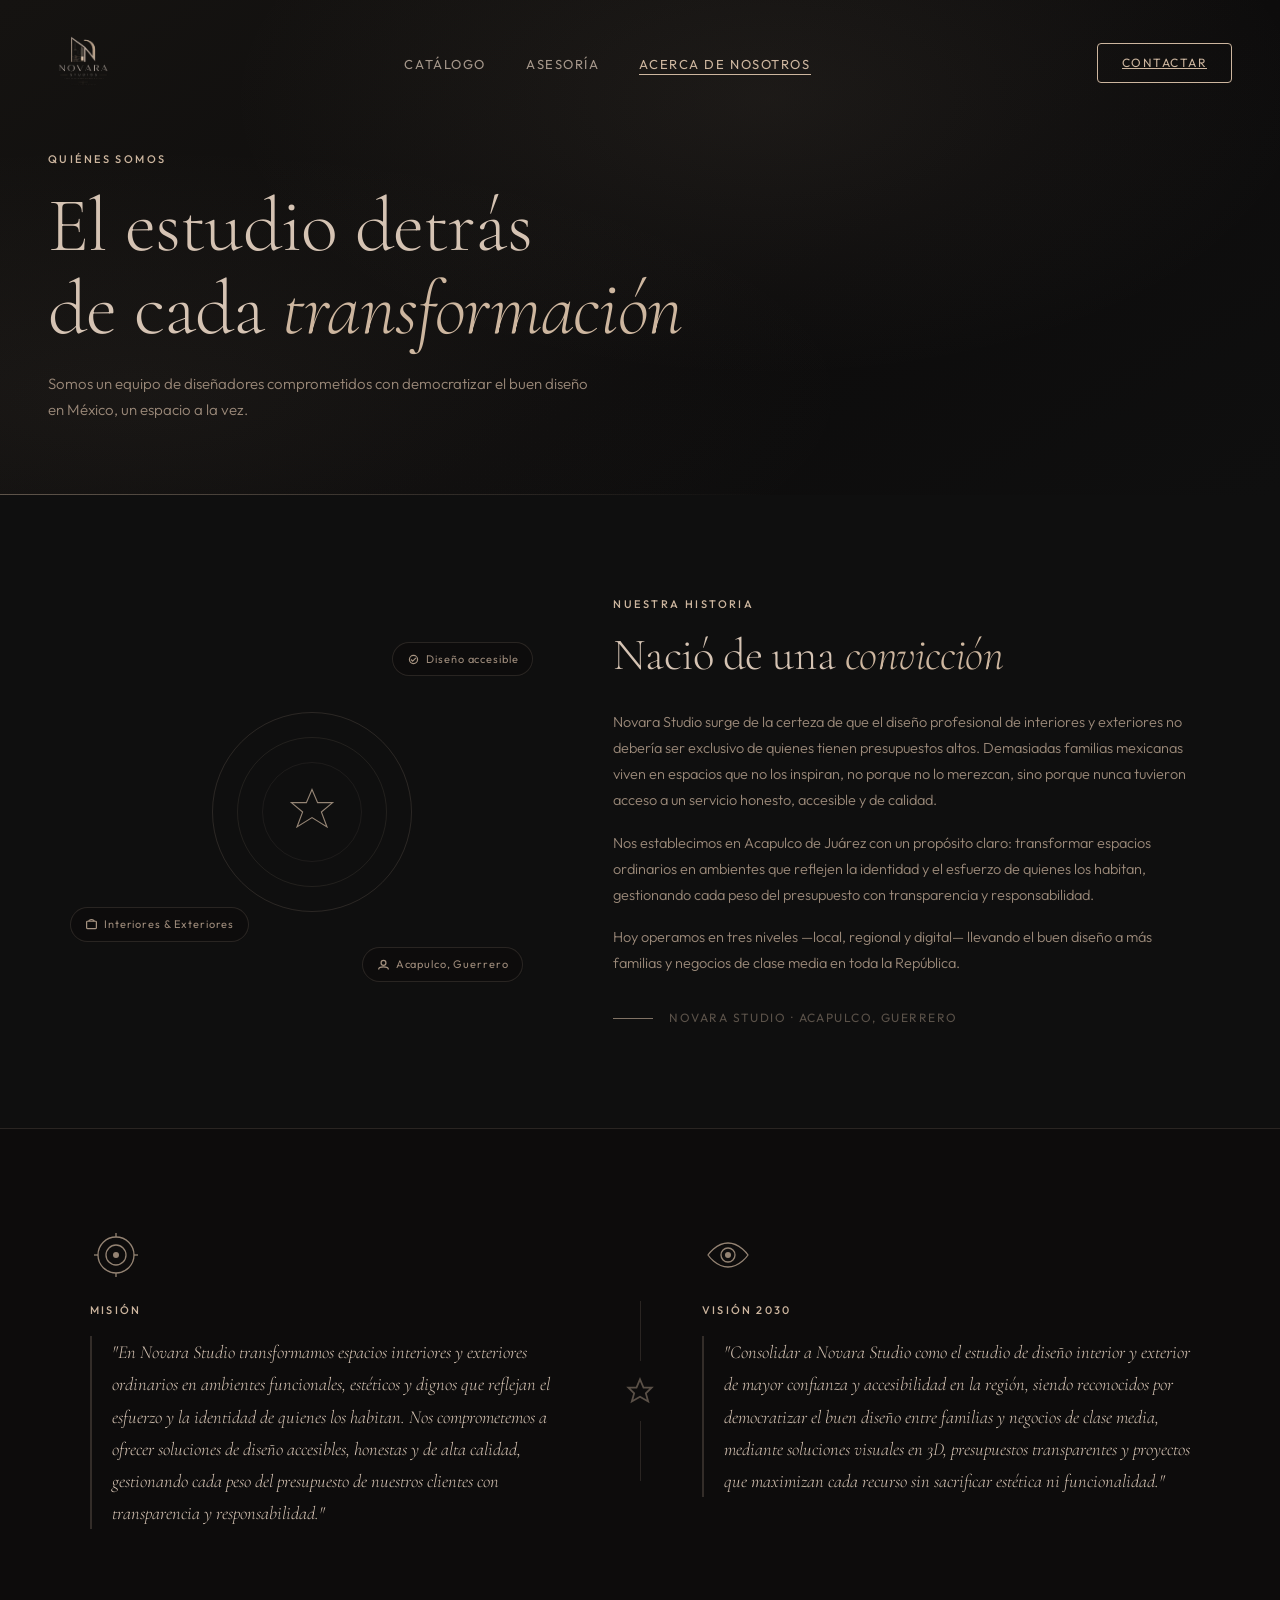
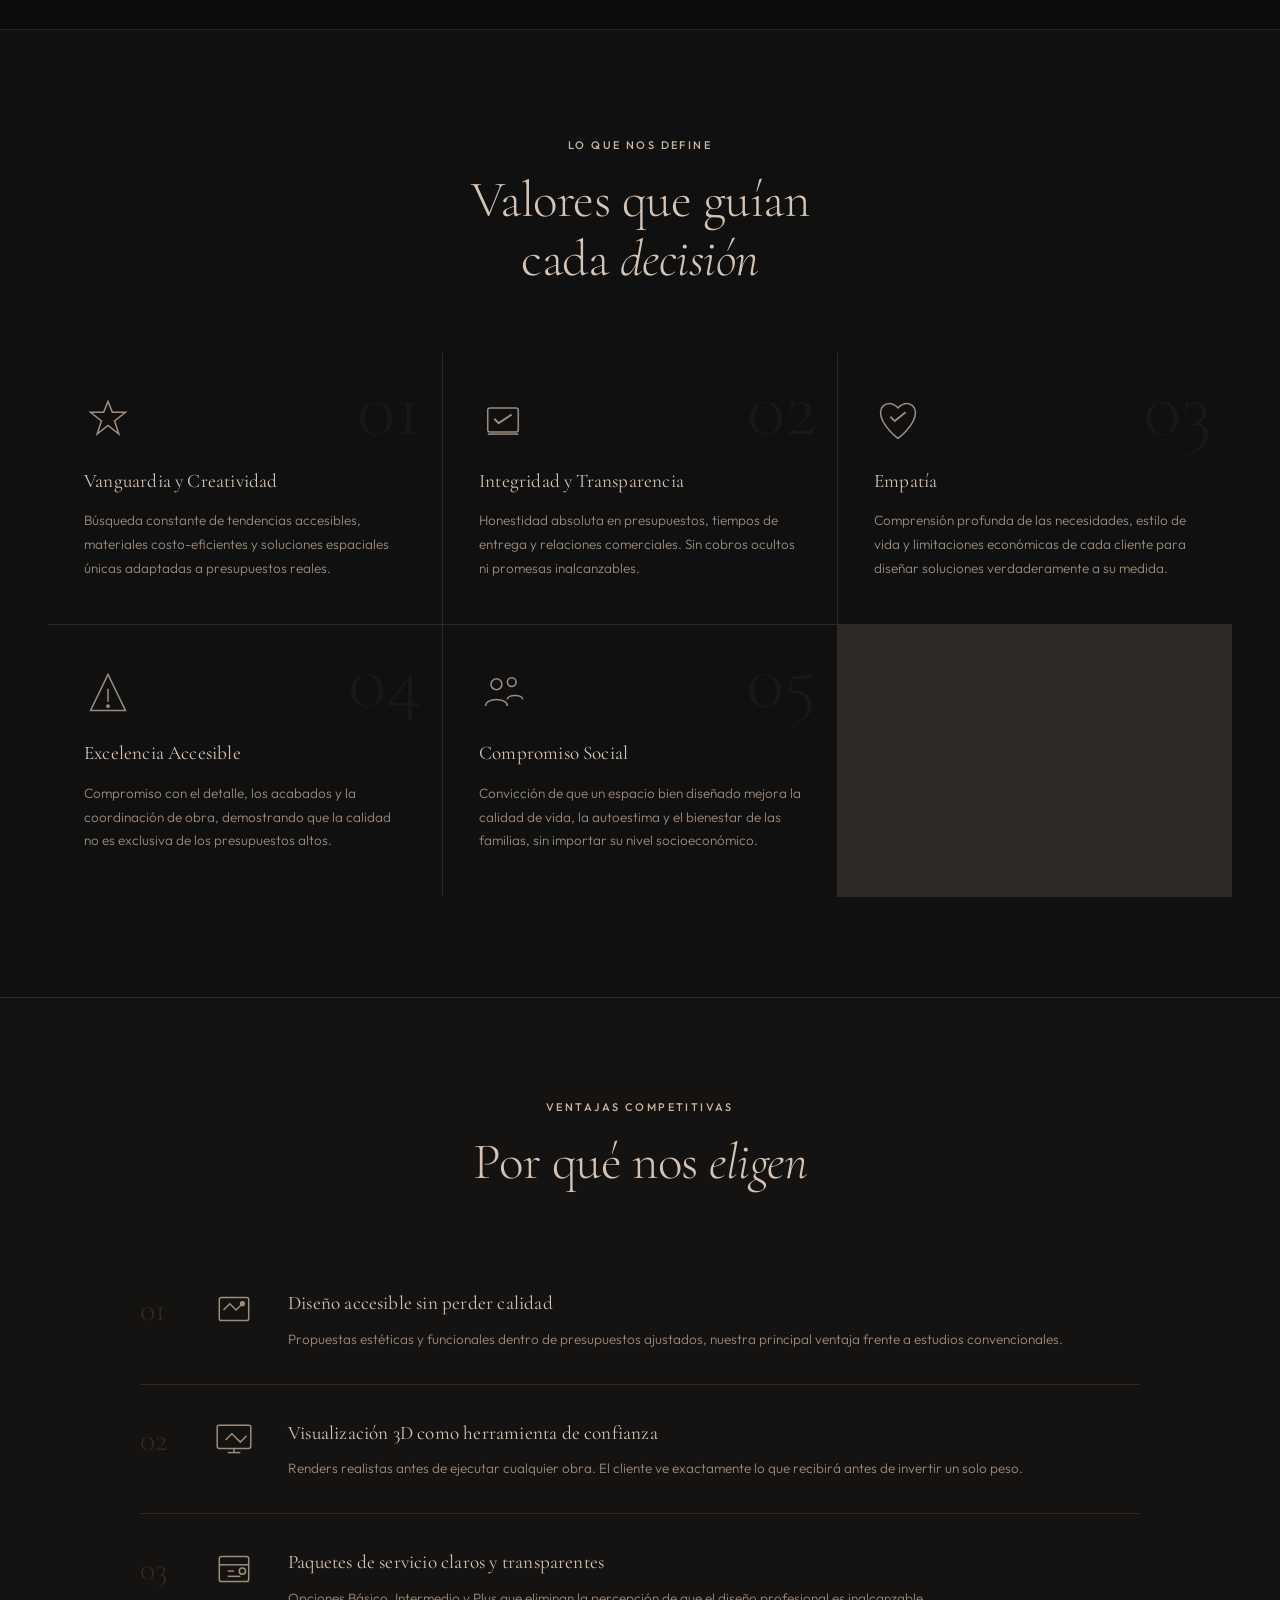
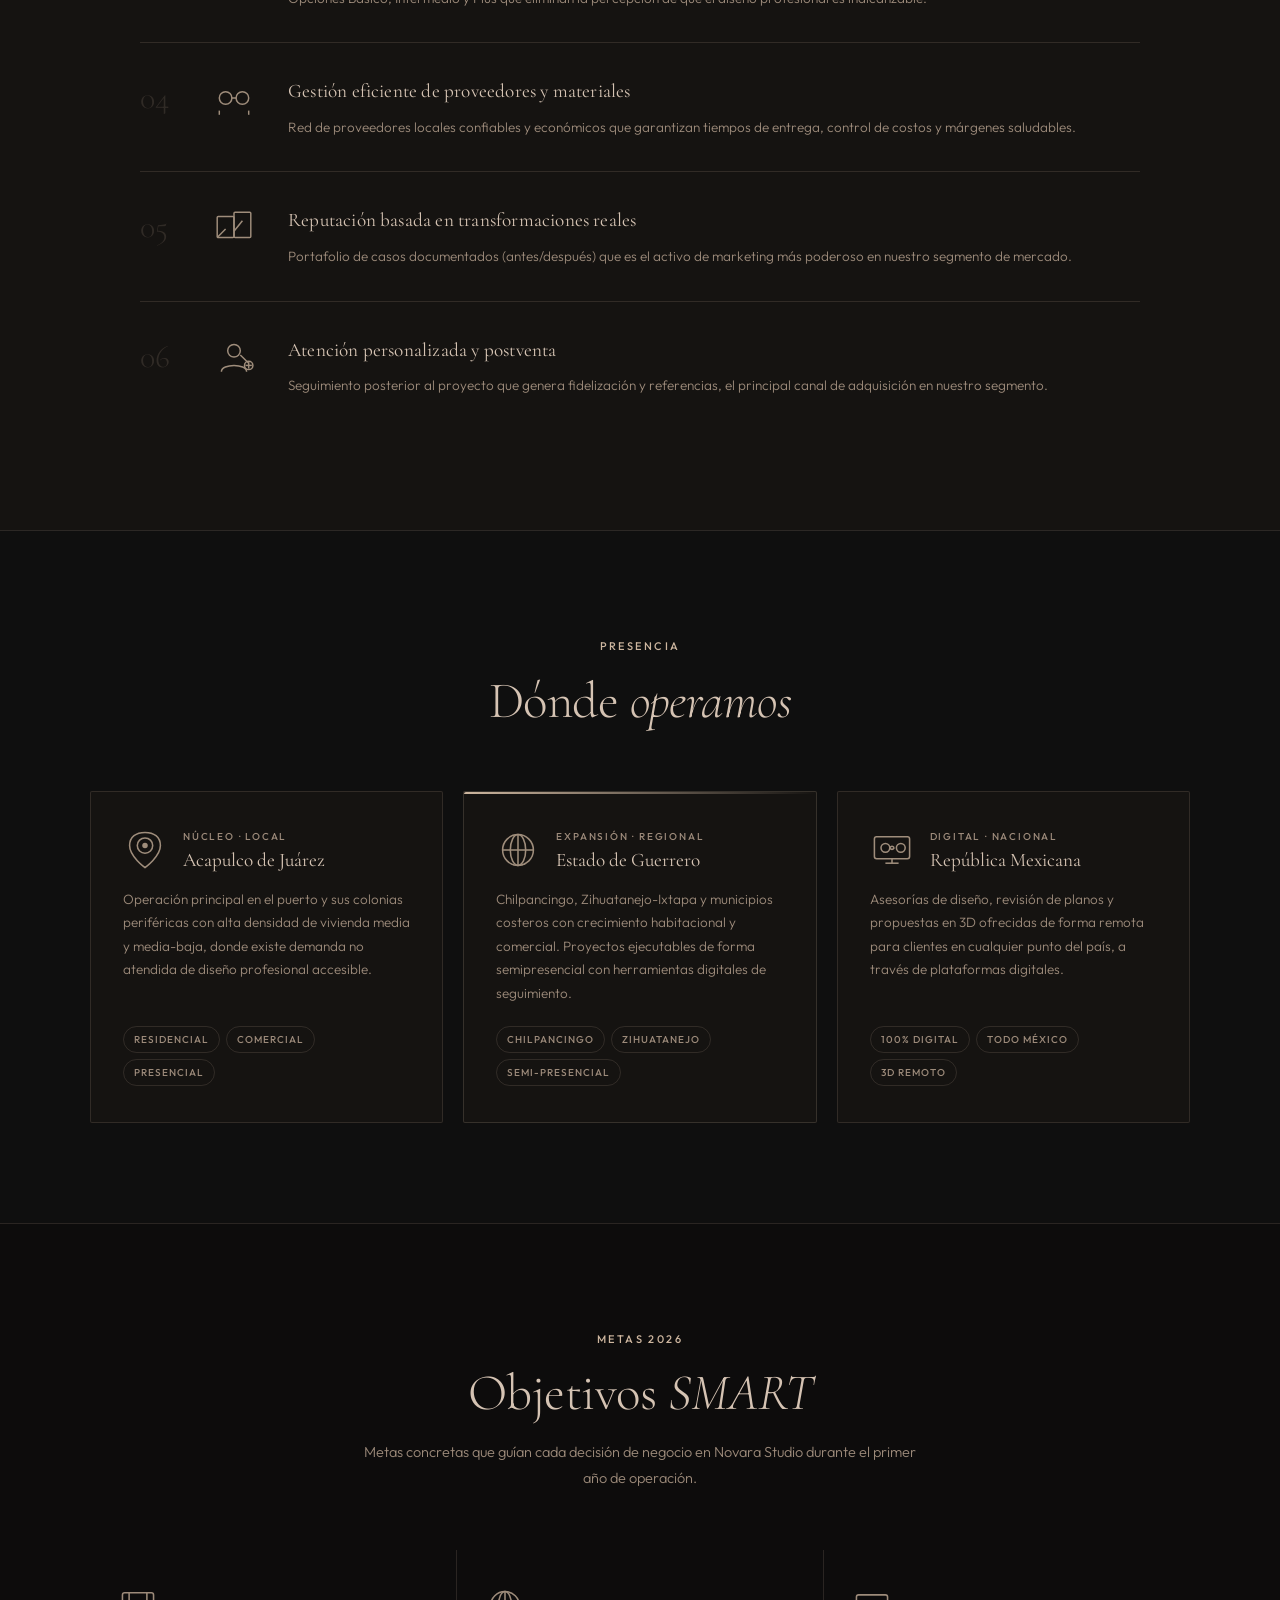
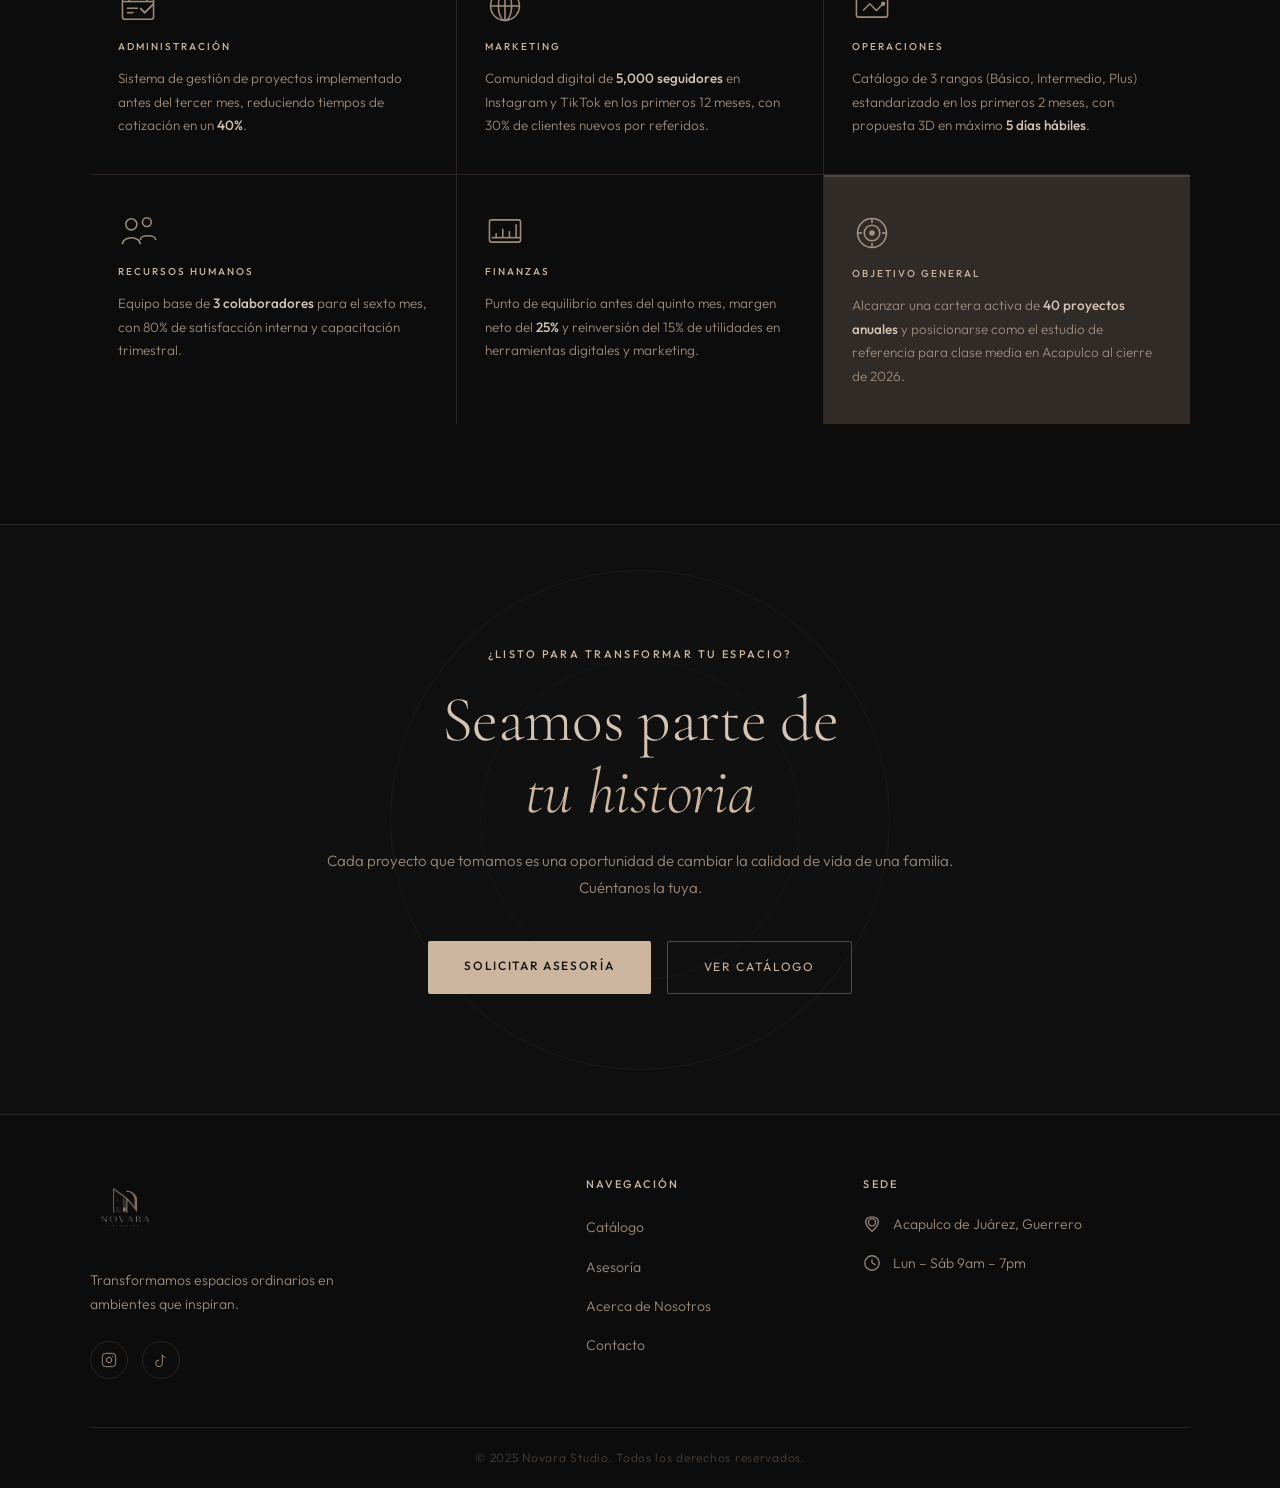
==== acerca-de-nosotros.html @ e8e4b167 "first commit" ====
<!DOCTYPE html>
<html lang="es">
<head>
  <meta charset="UTF-8" />
  <meta name="viewport" content="width=device-width, initial-scale=1.0"/>
  <title>Acerca de Nosotros</title>
  <link rel="stylesheet" href="assets/css/style.css" />
  <link rel="stylesheet" href="assets/css/acerca.css" />
  <link rel="preconnect" href="https://fonts.googleapis.com">
  <link rel="preconnect" href="https://fonts.gstatic.com" crossorigin>
  <link href="https://fonts.googleapis.com/css2?family=Cormorant+Garamond:ital,wght@0,300;0,400;0,600;1,300;1,400&family=Outfit:wght@300;400;500&display=swap" rel="stylesheet">
</head>
<body>

  <nav class="navbar" id="navbar">
    <div class="nav-logo"><a href="index.html"><img src="img/logo-negro.png" alt="Novara Studio" /></a></div>
    <ul class="nav-links">
      <li><a href="catalogo.html" class="nav-link">Catálogo</a></li>
      <li><a href="asesoria.html" class="nav-link">Asesoría</a></li>
      <li><a href="acerca.html" class="nav-link active">Acerca de Nosotros</a></li>
    </ul>
    <a class="nav-cta" href="contacto.html">Contactar</a>
    <button class="nav-toggle" id="navToggle" aria-label="Menú"><span></span><span></span><span></span></button>
  </nav>

  <header class="acerca-hero">
    <div class="acerca-hero-bg"></div>
    <div class="acerca-hero-content">
      <span class="section-tag">Quiénes somos</span>
      <h1 class="acerca-hero-title">El estudio detrás<br/>de cada <em>transformación</em></h1>
      <p class="acerca-hero-sub">Somos un equipo de diseñadores comprometidos con democratizar el buen diseño en México, un espacio a la vez.</p>
    </div>
    <div class="acerca-hero-line"></div>
  </header>

  <section class="identidad-section">
    <div class="identidad-inner">
      <div class="identidad-visual">
        <div class="id-graphic">
          <div class="id-ring id-ring-1"></div><div class="id-ring id-ring-2"></div><div class="id-ring id-ring-3"></div>
          <div class="id-center"><svg viewBox="0 0 64 64" fill="none" stroke="currentColor" stroke-width="1.2"><path d="M32 8 L38 22 L54 22 L42 32 L48 48 L32 38 L16 48 L22 32 L10 22 L26 22 Z"/></svg></div>
        </div>
        <div class="id-tag-float id-tag-1"><svg viewBox="0 0 16 16" fill="none" stroke="currentColor" stroke-width="1.5"><circle cx="8" cy="8" r="5"/><polyline points="5 8 7 10 11 6"/></svg>Diseño accesible</div>
        <div class="id-tag-float id-tag-2"><svg viewBox="0 0 16 16" fill="none" stroke="currentColor" stroke-width="1.5"><rect x="2" y="4" width="12" height="9" rx="1"/><path d="M5 4 V3 Q8 1 11 3 V4"/></svg>Interiores & Exteriores</div>
        <div class="id-tag-float id-tag-3"><svg viewBox="0 0 16 16" fill="none" stroke="currentColor" stroke-width="1.5"><circle cx="8" cy="6" r="3"/><path d="M2 14 C2 10 14 10 14 14"/></svg>Acapulco, Guerrero</div>
      </div>
      <div class="identidad-texto">
        <span class="section-tag">Nuestra historia</span>
        <h2 class="identidad-title">Nació de una <em>convicción</em></h2>
        <p>Novara Studio surge de la certeza de que el diseño profesional de interiores y exteriores no debería ser exclusivo de quienes tienen presupuestos altos. Demasiadas familias mexicanas viven en espacios que no los inspiran, no porque no lo merezcan, sino porque nunca tuvieron acceso a un servicio honesto, accesible y de calidad.</p>
        <p>Nos establecimos en Acapulco de Juárez con un propósito claro: transformar espacios ordinarios en ambientes que reflejen la identidad y el esfuerzo de quienes los habitan, gestionando cada peso del presupuesto con transparencia y responsabilidad.</p>
        <p>Hoy operamos en tres niveles —local, regional y digital— llevando el buen diseño a más familias y negocios de clase media en toda la República.</p>
        <div class="identidad-firma"><div class="firma-line"></div><span>Novara Studio · Acapulco, Guerrero</span></div>
      </div>
    </div>
  </section>

  <section class="mv-section">
    <div class="mv-inner">
      <div class="mv-card mv-mision">
        <div class="mv-icon"><svg viewBox="0 0 52 52" fill="none" stroke="currentColor" stroke-width="1.3"><circle cx="26" cy="26" r="18"/><circle cx="26" cy="26" r="10"/><circle cx="26" cy="26" r="3" fill="currentColor" stroke="none"/><line x1="26" y1="4" x2="26" y2="8"/><line x1="26" y1="44" x2="26" y2="48"/><line x1="4" y1="26" x2="8" y2="26"/><line x1="44" y1="26" x2="48" y2="26"/></svg></div>
        <span class="mv-label">Misión</span>
        <p class="mv-text">"En Novara Studio transformamos espacios interiores y exteriores ordinarios en ambientes funcionales, estéticos y dignos que reflejan el esfuerzo y la identidad de quienes los habitan. Nos comprometemos a ofrecer soluciones de diseño accesibles, honestas y de alta calidad, gestionando cada peso del presupuesto de nuestros clientes con transparencia y responsabilidad."</p>
      </div>
      <div class="mv-divider"><div class="mv-divider-line"></div><div class="mv-divider-icon"><svg viewBox="0 0 24 24" fill="none" stroke="currentColor" stroke-width="1.5"><path d="M12 2 L15 9 L22 9 L17 14 L19 21 L12 17 L5 21 L7 14 L2 9 L9 9 Z"/></svg></div><div class="mv-divider-line"></div></div>
      <div class="mv-card mv-vision">
        <div class="mv-icon"><svg viewBox="0 0 52 52" fill="none" stroke="currentColor" stroke-width="1.3"><path d="M26 14 C14 14 6 26 6 26 C6 26 14 38 26 38 C38 38 46 26 46 26 C46 26 38 14 26 14Z"/><circle cx="26" cy="26" r="7"/><circle cx="26" cy="26" r="3" fill="currentColor" stroke="none"/></svg></div>
        <span class="mv-label">Visión 2030</span>
        <p class="mv-text">"Consolidar a Novara Studio como el estudio de diseño interior y exterior de mayor confianza y accesibilidad en la región, siendo reconocidos por democratizar el buen diseño entre familias y negocios de clase media, mediante soluciones visuales en 3D, presupuestos transparentes y proyectos que maximizan cada recurso sin sacrificar estética ni funcionalidad."</p>
      </div>
    </div>
  </section>

  <section class="valores-acerca-section">
    <div class="valores-acerca-inner">
      <div class="section-header"><span class="section-tag">Lo que nos define</span><h2 class="section-title">Valores que guían<br/>cada <em>decisión</em></h2></div>
      <div class="valores-acerca-grid">
        <div class="va-card"><div class="va-number">01</div><div class="va-icon"><svg viewBox="0 0 44 44" fill="none" stroke="currentColor" stroke-width="1.4"><path d="M22 4 L26 14 L38 14 L28 22 L32 34 L22 26 L12 34 L16 22 L6 14 L18 14 Z"/></svg></div><h3>Vanguardia y Creatividad</h3><p>Búsqueda constante de tendencias accesibles, materiales costo-eficientes y soluciones espaciales únicas adaptadas a presupuestos reales.</p></div>
        <div class="va-card"><div class="va-number">02</div><div class="va-icon"><svg viewBox="0 0 44 44" fill="none" stroke="currentColor" stroke-width="1.4"><rect x="8" y="10" width="28" height="22" rx="2"/><polyline points="14 20 18 24 30 16" stroke-width="1.8"/><line x1="8" y1="34" x2="36" y2="34"/></svg></div><h3>Integridad y Transparencia</h3><p>Honestidad absoluta en presupuestos, tiempos de entrega y relaciones comerciales. Sin cobros ocultos ni promesas inalcanzables.</p></div>
        <div class="va-card"><div class="va-number">03</div><div class="va-icon"><svg viewBox="0 0 44 44" fill="none" stroke="currentColor" stroke-width="1.4"><path d="M22 38 C22 38 6 26 6 14 C6 9 10 6 14 6 C18 6 22 10 22 10 C22 10 26 6 30 6 C34 6 38 9 38 14 C38 26 22 38 22 38Z"/><polyline points="15 18 19 22 29 14" stroke-width="1.6"/></svg></div><h3>Empatía</h3><p>Comprensión profunda de las necesidades, estilo de vida y limitaciones económicas de cada cliente para diseñar soluciones verdaderamente a su medida.</p></div>
        <div class="va-card"><div class="va-number">04</div><div class="va-icon"><svg viewBox="0 0 44 44" fill="none" stroke="currentColor" stroke-width="1.4"><polygon points="22 5 38 38 6 38"/><line x1="22" y1="18" x2="22" y2="30"/><circle cx="22" cy="34" r="1.8" fill="currentColor" stroke="none"/></svg></div><h3>Excelencia Accesible</h3><p>Compromiso con el detalle, los acabados y la coordinación de obra, demostrando que la calidad no es exclusiva de los presupuestos altos.</p></div>
        <div class="va-card"><div class="va-number">05</div><div class="va-icon"><svg viewBox="0 0 44 44" fill="none" stroke="currentColor" stroke-width="1.4"><circle cx="16" cy="14" r="5"/><circle cx="30" cy="12" r="4"/><path d="M6 34 C6 26 26 26 26 34"/><path d="M26 28 C26 23 40 23 40 28"/></svg></div><h3>Compromiso Social</h3><p>Convicción de que un espacio bien diseñado mejora la calidad de vida, la autoestima y el bienestar de las familias, sin importar su nivel socioeconómico.</p></div>
      </div>
    </div>
  </section>

  <section class="factores-section">
    <div class="factores-inner">
      <div class="factores-header"><span class="section-tag">Ventajas competitivas</span><h2 class="section-title">Por qué nos <em>eligen</em></h2></div>
      <div class="factores-list">
        <div class="factor-item"><div class="factor-num">01</div><div class="factor-icon"><svg viewBox="0 0 40 40" fill="none" stroke="currentColor" stroke-width="1.4"><rect x="6" y="8" width="28" height="22" rx="2"/><path d="M10 20 L16 14 L22 20 L28 14"/><circle cx="28" cy="14" r="2.5" fill="currentColor" stroke="none"/></svg></div><div class="factor-body"><h3>Diseño accesible sin perder calidad</h3><p>Propuestas estéticas y funcionales dentro de presupuestos ajustados, nuestra principal ventaja frente a estudios convencionales.</p></div></div>
        <div class="factor-item"><div class="factor-num">02</div><div class="factor-icon"><svg viewBox="0 0 40 40" fill="none" stroke="currentColor" stroke-width="1.4"><rect x="4" y="6" width="32" height="22" rx="2"/><path d="M12 20 L18 14 L26 22 L32 16"/><line x1="14" y1="32" x2="26" y2="32"/><line x1="20" y1="28" x2="20" y2="32"/></svg></div><div class="factor-body"><h3>Visualización 3D como herramienta de confianza</h3><p>Renders realistas antes de ejecutar cualquier obra. El cliente ve exactamente lo que recibirá antes de invertir un solo peso.</p></div></div>
        <div class="factor-item"><div class="factor-num">03</div><div class="factor-icon"><svg viewBox="0 0 40 40" fill="none" stroke="currentColor" stroke-width="1.4"><rect x="6" y="8" width="28" height="24" rx="2"/><line x1="6" y1="16" x2="34" y2="16"/><line x1="14" y1="22" x2="20" y2="22"/><line x1="14" y1="27" x2="26" y2="27"/><circle cx="28" cy="22" r="3"/></svg></div><div class="factor-body"><h3>Paquetes de servicio claros y transparentes</h3><p>Opciones Básico, Intermedio y Plus que eliminan la percepción de que el diseño profesional es inalcanzable.</p></div></div>
        <div class="factor-item"><div class="factor-num">04</div><div class="factor-icon"><svg viewBox="0 0 40 40" fill="none" stroke="currentColor" stroke-width="1.4"><circle cx="12" cy="20" r="6"/><circle cx="28" cy="20" r="6"/><line x1="18" y1="20" x2="22" y2="20"/><line x1="6" y1="32" x2="6" y2="36"/><line x1="34" y1="32" x2="34" y2="36"/></svg></div><div class="factor-body"><h3>Gestión eficiente de proveedores y materiales</h3><p>Red de proveedores locales confiables y económicos que garantizan tiempos de entrega, control de costos y márgenes saludables.</p></div></div>
        <div class="factor-item"><div class="factor-num">05</div><div class="factor-icon"><svg viewBox="0 0 40 40" fill="none" stroke="currentColor" stroke-width="1.4"><rect x="4" y="10" width="16" height="20" rx="1"/><rect x="20" y="6" width="16" height="24" rx="1"/><path d="M4 30 L12 22"/><path d="M20 24 L28 14"/></svg></div><div class="factor-body"><h3>Reputación basada en transformaciones reales</h3><p>Portafolio de casos documentados (antes/después) que es el activo de marketing más poderoso en nuestro segmento de mercado.</p></div></div>
        <div class="factor-item"><div class="factor-num">06</div><div class="factor-icon"><svg viewBox="0 0 40 40" fill="none" stroke="currentColor" stroke-width="1.4"><circle cx="20" cy="14" r="6"/><path d="M8 34 C8 26 32 26 32 34"/><path d="M26 18 L34 26"/><circle cx="34" cy="28" r="4"/><line x1="31" y1="28" x2="37" y2="28"/><line x1="34" y1="25" x2="34" y2="31"/></svg></div><div class="factor-body"><h3>Atención personalizada y postventa</h3><p>Seguimiento posterior al proyecto que genera fidelización y referencias, el principal canal de adquisición en nuestro segmento.</p></div></div>
      </div>
    </div>
  </section>

  <section class="alcance-acerca-section">
    <div class="alcance-acerca-inner">
      <div class="section-header"><span class="section-tag">Presencia</span><h2 class="section-title">Dónde <em>operamos</em></h2></div>
      <div class="alcance-acerca-grid">
        <div class="alc-card">
          <div class="alc-header"><div class="alc-icon"><svg viewBox="0 0 40 40" fill="none" stroke="currentColor" stroke-width="1.4"><circle cx="20" cy="16" r="7"/><path d="M20 36 C20 36 6 26 6 16 C6 8 12 4 20 4 C28 4 34 8 34 16 C34 26 20 36 20 36Z"/><circle cx="20" cy="16" r="2.5" fill="currentColor" stroke="none"/></svg></div><div><span class="alc-level">Núcleo · Local</span><h3>Acapulco de Juárez</h3></div></div>
          <p>Operación principal en el puerto y sus colonias periféricas con alta densidad de vivienda media y media-baja, donde existe demanda no atendida de diseño profesional accesible.</p>
          <div class="alc-tags"><span>Residencial</span><span>Comercial</span><span>Presencial</span></div>
        </div>
        <div class="alc-card alc-card-mid">
          <div class="alc-header"><div class="alc-icon"><svg viewBox="0 0 40 40" fill="none" stroke="currentColor" stroke-width="1.4"><circle cx="20" cy="20" r="14"/><line x1="20" y1="6" x2="20" y2="34"/><line x1="6" y1="20" x2="34" y2="20"/><ellipse cx="20" cy="20" rx="7" ry="14"/></svg></div><div><span class="alc-level">Expansión · Regional</span><h3>Estado de Guerrero</h3></div></div>
          <p>Chilpancingo, Zihuatanejo-Ixtapa y municipios costeros con crecimiento habitacional y comercial. Proyectos ejecutables de forma semipresencial con herramientas digitales de seguimiento.</p>
          <div class="alc-tags"><span>Chilpancingo</span><span>Zihuatanejo</span><span>Semi-presencial</span></div>
        </div>
        <div class="alc-card">
          <div class="alc-header"><div class="alc-icon"><svg viewBox="0 0 40 40" fill="none" stroke="currentColor" stroke-width="1.4"><rect x="4" y="8" width="32" height="20" rx="2"/><line x1="14" y1="32" x2="26" y2="32"/><line x1="20" y1="28" x2="20" y2="32"/><circle cx="14" cy="18" r="4"/><circle cx="28" cy="18" r="4"/><path d="M18 18 Q20 15 22 18"/><path d="M18 18 Q20 21 22 18"/></svg></div><div><span class="alc-level">Digital · Nacional</span><h3>República Mexicana</h3></div></div>
          <p>Asesorías de diseño, revisión de planos y propuestas en 3D ofrecidas de forma remota para clientes en cualquier punto del país, a través de plataformas digitales.</p>
          <div class="alc-tags"><span>100% digital</span><span>Todo México</span><span>3D remoto</span></div>
        </div>
      </div>
    </div>
  </section>

  <section class="objetivos-section">
    <div class="objetivos-inner">
      <div class="section-header"><span class="section-tag">Metas 2026</span><h2 class="section-title">Objetivos <em>SMART</em></h2><p class="obj-intro">Metas concretas que guían cada decisión de negocio en Novara Studio durante el primer año de operación.</p></div>
      <div class="objetivos-grid">
        <div class="obj-card"><div class="obj-icon"><svg viewBox="0 0 36 36" fill="none" stroke="currentColor" stroke-width="1.4"><rect x="4" y="6" width="28" height="24" rx="2"/><line x1="4" y1="14" x2="32" y2="14"/><line x1="10" y1="6" x2="10" y2="14"/><line x1="26" y1="6" x2="26" y2="14"/><line x1="8" y1="20" x2="18" y2="20"/><line x1="8" y1="24" x2="14" y2="24"/><polyline points="20 20 24 24 32 16" stroke-width="1.6"/></svg></div><span class="obj-area">Administración</span><p>Sistema de gestión de proyectos implementado antes del tercer mes, reduciendo tiempos de cotización en un <strong>40%</strong>.</p></div>
        <div class="obj-card"><div class="obj-icon"><svg viewBox="0 0 36 36" fill="none" stroke="currentColor" stroke-width="1.4"><circle cx="18" cy="18" r="13"/><line x1="18" y1="5" x2="18" y2="31"/><line x1="5" y1="18" x2="31" y2="18"/><ellipse cx="18" cy="18" rx="6" ry="13"/></svg></div><span class="obj-area">Marketing</span><p>Comunidad digital de <strong>5,000 seguidores</strong> en Instagram y TikTok en los primeros 12 meses, con 30% de clientes nuevos por referidos.</p></div>
        <div class="obj-card"><div class="obj-icon"><svg viewBox="0 0 36 36" fill="none" stroke="currentColor" stroke-width="1.4"><rect x="4" y="8" width="28" height="20" rx="2"/><path d="M10 22 L16 16 L22 22 L28 16"/><circle cx="28" cy="16" r="2" fill="currentColor" stroke="none"/></svg></div><span class="obj-area">Operaciones</span><p>Catálogo de 3 rangos (Básico, Intermedio, Plus) estandarizado en los primeros 2 meses, con propuesta 3D en máximo <strong>5 días hábiles</strong>.</p></div>
        <div class="obj-card"><div class="obj-icon"><svg viewBox="0 0 36 36" fill="none" stroke="currentColor" stroke-width="1.4"><circle cx="12" cy="12" r="5"/><circle cx="26" cy="10" r="4"/><path d="M4 30 C4 22 20 22 20 30"/><path d="M20 26 C20 21 34 21 34 26"/></svg></div><span class="obj-area">Recursos Humanos</span><p>Equipo base de <strong>3 colaboradores</strong> para el sexto mes, con 80% de satisfacción interna y capacitación trimestral.</p></div>
        <div class="obj-card"><div class="obj-icon"><svg viewBox="0 0 36 36" fill="none" stroke="currentColor" stroke-width="1.4"><rect x="4" y="8" width="28" height="20" rx="2"/><line x1="10" y1="20" x2="10" y2="24"/><line x1="16" y1="16" x2="16" y2="24"/><line x1="22" y1="18" x2="22" y2="24"/><line x1="28" y1="12" x2="28" y2="24"/><line x1="6" y1="24" x2="32" y2="24"/></svg></div><span class="obj-area">Finanzas</span><p>Punto de equilibrio antes del quinto mes, margen neto del <strong>25%</strong> y reinversión del 15% de utilidades en herramientas digitales y marketing.</p></div>
        <div class="obj-card obj-card-main"><div class="obj-icon"><svg viewBox="0 0 36 36" fill="none" stroke="currentColor" stroke-width="1.4"><circle cx="18" cy="18" r="13"/><circle cx="18" cy="18" r="7"/><circle cx="18" cy="18" r="2.5" fill="currentColor" stroke="none"/><line x1="18" y1="5" x2="18" y2="9"/><line x1="18" y1="27" x2="18" y2="31"/><line x1="5" y1="18" x2="9" y2="18"/><line x1="27" y1="18" x2="31" y2="18"/></svg></div><span class="obj-area">Objetivo General</span><p>Alcanzar una cartera activa de <strong>40 proyectos anuales</strong> y posicionarse como el estudio de referencia para clase media en Acapulco al cierre de 2026.</p></div>
      </div>
    </div>
  </section>

  <section class="acerca-cta">
    <div class="acerca-cta-inner">
      <div class="acerca-cta-deco"><div class="cta-ring cta-ring-1"></div><div class="cta-ring cta-ring-2"></div></div>
      <div class="acerca-cta-content">
        <span class="section-tag">¿Listo para transformar tu espacio?</span>
        <h2>Seamos parte de<br/><em>tu historia</em></h2>
        <p>Cada proyecto que tomamos es una oportunidad de cambiar la calidad de vida de una familia. Cuéntanos la tuya.</p>
        <div class="acerca-cta-btns"><a href="asesoria.html" class="cta-btn-primary">Solicitar asesoría</a><a href="catalogo.html" class="cta-btn-secondary">Ver catálogo</a></div>
      </div>
    </div>
  </section>

  <footer class="footer">
    <div class="footer-inner">
      <div class="footer-brand">
        <img src="img/logo-negro.png" alt="Novara Studio" class="footer-logo"/>
        <p>Transformamos espacios ordinarios en ambientes que inspiran.</p>
        <div class="footer-socials">
          <a href="#" aria-label="Instagram"><svg viewBox="0 0 24 24" fill="none" stroke="currentColor" stroke-width="1.5"><rect x="2" y="2" width="20" height="20" rx="5"/><circle cx="12" cy="12" r="4"/><circle cx="17.5" cy="6.5" r="1" fill="currentColor" stroke="none"/></svg></a>
          <a href="#" aria-label="TikTok"><svg viewBox="0 0 24 24" fill="none" stroke="currentColor" stroke-width="1.5"><path d="M9 12 A5 5 0 1 0 14 17 L14 4 C14.5 6 16 8 19 8"/></svg></a>
        </div>
      </div>
      <div class="footer-nav">
        <h5>Navegación</h5>
        <ul>
          <li><a href="catalogo.html">Catálogo</a></li>
          <li><a href="asesoria.html">Asesoría</a></li>
          <li><a href="acerca.html">Acerca de Nosotros</a></li>
          <li><a href="#">Contacto</a></li>
        </ul>
      </div>
      <div class="footer-contact">
        <h5>Sede</h5>
        <div class="contact-item"><svg viewBox="0 0 20 20" fill="none" stroke="currentColor" stroke-width="1.5"><circle cx="10" cy="8" r="4"/><path d="M10 18 C10 18 3 12 3 8 C3 4 6 2 10 2 C14 2 17 4 17 8 C17 12 10 18 10 18Z"/></svg><span>Acapulco de Juárez, Guerrero</span></div>
        <div class="contact-item"><svg viewBox="0 0 20 20" fill="none" stroke="currentColor" stroke-width="1.5"><circle cx="10" cy="10" r="8"/><line x1="10" y1="6" x2="10" y2="10"/><line x1="10" y1="10" x2="14" y2="12"/></svg><span>Lun – Sáb 9am – 7pm</span></div>
      </div>
    </div>
    <div class="footer-bottom"><p>© 2025 Novara Studio. Todos los derechos reservados.</p></div>
  </footer>

  <script src="assets/js/acerca.js"></script>
</body>
</html>
---- assets/css/style.css ----
*, *::before, *::after {
  box-sizing: border-box;
  margin: 0;
  padding: 0;
}

:root {
  --col-base:    #cdb69f;
  --col-dark1:   #101010;
  --col-dark2:   #0f0f0f;
  --col-dark3:   #0d0c0c;
  --col-dark4:   #151311;
  --col-accent:  #d5c3b3;
  --col-muted:   #9c8a7a;
  --col-faint:   rgba(205, 182, 159, 0.08);
  --col-border:  rgba(205, 182, 159, 0.15);
  --font-display: 'Cormorant Garamond', Georgia, serif;
  --font-body:    'Outfit', sans-serif;
  --radius:       4px;
  --transition:   0.35s cubic-bezier(0.4, 0, 0.2, 1);
}

html { scroll-behavior: smooth; }

body {
  background-color: var(--col-dark1);
  color: var(--col-accent);
  font-family: var(--font-body);
  font-weight: 300;
  font-size: 16px;
  line-height: 1.7;
  overflow-x: hidden;
}

::-webkit-scrollbar { width: 6px; }
::-webkit-scrollbar-track { background: var(--col-dark3); }
::-webkit-scrollbar-thumb { background: var(--col-muted); border-radius: 3px; }

::selection { background: var(--col-base); color: var(--col-dark1); }

.navbar {
  position: fixed;
  top: 0; left: 0; right: 0;
  z-index: 1000;
  display: flex;
  align-items: center;
  justify-content: space-between;
  padding: 24px 48px;
  transition: background var(--transition), padding var(--transition), backdrop-filter var(--transition);
}

.navbar.scrolled {
  background: rgba(13, 12, 12, 0.92);
  backdrop-filter: blur(12px);
  -webkit-backdrop-filter: blur(12px);
  padding: 16px 48px;
  border-bottom: 1px solid var(--col-border);
}

.nav-logo img {
  height: 70px;
  width: auto;
  object-fit: contain;
  opacity: 0.9;
  transition: opacity var(--transition);
}
.nav-logo img:hover { opacity: 1; }

.nav-links {
  display: flex;
  list-style: none;
  gap: 40px;
}

.nav-link {
  color: var(--col-accent);
  text-decoration: none;
  font-family: var(--font-body);
  font-weight: 400;
  font-size: 13px;
  letter-spacing: 0.12em;
  text-transform: uppercase;
  position: relative;
  opacity: 0.75;
  transition: opacity var(--transition);
}

.nav-link::after {
  content: '';
  position: absolute;
  bottom: -3px; left: 0;
  width: 0; height: 1px;
  background: var(--col-base);
  transition: width var(--transition);
}

.nav-link:hover { opacity: 1; }
.nav-link:hover::after { width: 100%; }

.nav-cta {
  background: transparent;
  border: 1px solid var(--col-base);
  color: var(--col-base);
  padding: 9px 24px;
  font-family: var(--font-body);
  font-weight: 400;
  font-size: 12px;
  letter-spacing: 0.12em;
  text-transform: uppercase;
  cursor: pointer;
  border-radius: var(--radius);
  transition: background var(--transition), color var(--transition);
}
.nav-cta:hover {
  background: var(--col-base);
  color: var(--col-dark1);
}

.nav-toggle {
  display: none;
  flex-direction: column;
  gap: 5px;
  background: none;
  border: none;
  cursor: pointer;
  padding: 4px;
}
.nav-toggle span {
  display: block;
  width: 24px; height: 1px;
  background: var(--col-accent);
  transition: var(--transition);
}
.nav-toggle.active span:nth-child(1) { transform: translateY(6px) rotate(45deg); }
.nav-toggle.active span:nth-child(2) { opacity: 0; }
.nav-toggle.active span:nth-child(3) { transform: translateY(-6px) rotate(-45deg); }

/* ===== HERO CAROUSEL ===== */
.hero {
  position: relative;
  height: 100vh;
  min-height: 600px;
  overflow: hidden;
}

.carousel {
  height: 100%;
  position: relative;
  overflow: hidden;
}

.carousel-track {
  display: flex;
  height: 100%;
  transition: transform 0.8s cubic-bezier(0.77, 0, 0.175, 1);
  will-change: transform;
}

.carousel-slide {
  min-width: 100%;
  height: 100%;
  position: relative;
  overflow: hidden;
}

.slide-bg {
  position: absolute;
  inset: 0;
  background-size: cover;
  background-position: center;
  transform: scale(1.08);
  transition: transform 8s ease-out;
}

.carousel-slide:hover .slide-bg { transform: scale(1.12); }

/* Gradient backgrounds as placeholders for real renders */
.slide-bg-1 {
  background-image:
    radial-gradient(ellipse at 30% 50%, rgba(205,182,159,0.12) 0%, transparent 60%),
    linear-gradient(135deg, #1a1612 0%, #0d0c0c 40%, #151311 100%);
}
.slide-bg-2 {
  background-image:
    radial-gradient(ellipse at 70% 40%, rgba(205,182,159,0.10) 0%, transparent 60%),
    linear-gradient(135deg, #151311 0%, #101010 50%, #0f0f0f 100%);
}
.slide-bg-3 {
  background-image:
    radial-gradient(ellipse at 50% 60%, rgba(205,182,159,0.13) 0%, transparent 60%),
    linear-gradient(135deg, #0d0c0c 0%, #151311 40%, #101010 100%);
}
.slide-bg-4 {
  background-image:
    radial-gradient(ellipse at 20% 60%, rgba(205,182,159,0.11) 0%, transparent 60%),
    linear-gradient(135deg, #0f0f0f 0%, #0d0c0c 50%, #151311 100%);
}

.slide-overlay {
  position: absolute;
  inset: 0;
  background: linear-gradient(
    to right,
    rgba(13,12,12,0.70) 0%,
    rgba(13,12,12,0.30) 60%,
    transparent 100%
  );
}

.slide-content {
  position: absolute;
  bottom: 12%;
  left: 8%;
  max-width: 560px;
  animation: slideUp 1s ease both;
}

@keyframes slideUp {
  from { opacity: 0; transform: translateY(30px); }
  to   { opacity: 1; transform: translateY(0); }
}

.slide-tag {
  display: inline-block;
  font-family: var(--font-body);
  font-size: 11px;
  font-weight: 500;
  letter-spacing: 0.2em;
  text-transform: uppercase;
  color: var(--col-base);
  border: 1px solid var(--col-border);
  padding: 5px 14px;
  border-radius: 20px;
  margin-bottom: 20px;
  background: rgba(205,182,159,0.06);
}

.slide-title {
  font-family: var(--font-display);
  font-size: clamp(3rem, 6vw, 5.5rem);
  font-weight: 300;
  line-height: 1.1;
  color: #fff;
  margin-bottom: 16px;
  letter-spacing: -0.01em;
}
.slide-title em {
  font-style: italic;
  color: var(--col-base);
}

.slide-sub {
  font-family: var(--font-body);
  font-size: 15px;
  font-weight: 300;
  color: rgba(255,255,255,0.6);
  letter-spacing: 0.02em;
}

.carousel-btn {
  position: absolute;
  top: 50%; transform: translateY(-50%);
  background: rgba(205,182,159,0.08);
  border: 1px solid var(--col-border);
  color: var(--col-accent);
  width: 48px; height: 48px;
  border-radius: 50%;
  display: flex; align-items: center; justify-content: center;
  cursor: pointer;
  transition: background var(--transition), border-color var(--transition);
  backdrop-filter: blur(6px);
}
.carousel-btn:hover {
  background: rgba(205,182,159,0.18);
  border-color: var(--col-base);
}
.carousel-btn svg { width: 20px; height: 20px; stroke-width: 2; }
.carousel-prev { left: 24px; }
.carousel-next { right: 24px; }

.carousel-dots {
  position: absolute;
  bottom: 32px; left: 50%;
  transform: translateX(-50%);
  display: flex; gap: 10px;
}
.dot {
  width: 28px; height: 2px;
  background: rgba(205,182,159,0.3);
  border: none;
  border-radius: 2px;
  cursor: pointer;
  transition: background var(--transition), width var(--transition);
  padding: 0;
}
.dot.active {
  background: var(--col-base);
  width: 44px;
}

.mission-strip {
  background: var(--col-dark4);
  border-top: 1px solid var(--col-border);
  border-bottom: 1px solid var(--col-border);
  padding: 40px 48px;
  text-align: center;
}
.mission-quote {
  font-family: var(--font-display);
  font-size: clamp(1.2rem, 2.2vw, 1.6rem);
  font-weight: 300;
  font-style: italic;
  color: var(--col-base);
  max-width: 900px;
  margin: 0 auto;
  line-height: 1.6;
  letter-spacing: 0.01em;
}

.section {
  padding: 100px 48px;
}

.section-header {
  text-align: center;
  margin-bottom: 60px;
}

.section-tag {
  display: inline-block;
  font-family: var(--font-body);
  font-size: 11px;
  font-weight: 500;
  letter-spacing: 0.22em;
  text-transform: uppercase;
  color: var(--col-base);
  margin-bottom: 16px;
}

.section-title {
  font-family: var(--font-display);
  font-size: clamp(2.2rem, 4vw, 3.4rem);
  font-weight: 300;
  color: var(--col-accent);
  line-height: 1.15;
  letter-spacing: -0.01em;
}

/* ===== SERVICES ===== */
.services-section {
  background: var(--col-dark2);
}

.services-grid {
  display: grid;
  grid-template-columns: repeat(auto-fit, minmax(280px, 1fr));
  gap: 2px;
  max-width: 1200px;
  margin: 0 auto;
}

.service-card {
  background: var(--col-dark4);
  padding: 44px 36px;
  border: 1px solid transparent;
  transition: border-color var(--transition), background var(--transition), transform var(--transition);
  opacity: 0;
  transform: translateY(20px);
  cursor: default;
}

.service-card.visible {
  opacity: 1;
  transform: translateY(0);
  transition: border-color var(--transition), background var(--transition),
              transform var(--transition), opacity 0.6s ease;
}

.service-card:hover {
  border-color: var(--col-border);
  background: rgba(205,182,159,0.04);
  transform: translateY(-4px);
}

.service-icon {
  width: 56px; height: 56px;
  margin-bottom: 24px;
  color: var(--col-base);
  opacity: 0.8;
}
.service-icon svg { width: 100%; height: 100%; }

.service-card h3 {
  font-family: var(--font-display);
  font-size: 1.35rem;
  font-weight: 400;
  color: var(--col-accent);
  margin-bottom: 12px;
  letter-spacing: 0.01em;
}

.service-card p {
  font-size: 14px;
  color: var(--col-muted);
  line-height: 1.7;
}

.why-section {
  background: var(--col-dark1);
}

.why-inner {
  display: grid;
  grid-template-columns: 1fr 1.4fr;
  gap: 80px;
  max-width: 1100px;
  margin: 0 auto;
  align-items: start;
}

.why-left .section-tag { display: block; margin-bottom: 16px; }

.why-left .section-title {
  text-align: left;
  margin-bottom: 24px;
}

.why-desc {
  font-size: 15px;
  color: var(--col-muted);
  line-height: 1.8;
}

.why-right {
  display: flex;
  flex-direction: column;
  gap: 32px;
}

.why-item {
  display: flex;
  gap: 20px;
  align-items: flex-start;
  opacity: 0;
  transform: translateX(20px);
  transition: opacity 0.6s ease, transform 0.6s ease;
}
.why-item.visible {
  opacity: 1;
  transform: translateX(0);
}
.why-item:nth-child(2) { transition-delay: 0.1s; }
.why-item:nth-child(3) { transition-delay: 0.2s; }
.why-item:nth-child(4) { transition-delay: 0.3s; }

.why-icon {
  flex-shrink: 0;
  width: 40px; height: 40px;
  color: var(--col-base);
  margin-top: 2px;
}
.why-icon svg { width: 100%; height: 100%; }

.why-item h4 {
  font-family: var(--font-display);
  font-size: 1.15rem;
  font-weight: 400;
  color: var(--col-accent);
  margin-bottom: 6px;
}

.why-item p {
  font-size: 13.5px;
  color: var(--col-muted);
  line-height: 1.7;
}

.valores-section {
  background: var(--col-dark3);
}

.valores-grid {
  display: grid;
  grid-template-columns: repeat(auto-fit, minmax(200px, 1fr));
  gap: 1px;
  max-width: 1200px;
  margin: 0 auto;
  background: var(--col-border);
}

.valor-card {
  background: var(--col-dark3);
  padding: 48px 32px;
  text-align: center;
  position: relative;
  transition: background var(--transition);
  opacity: 0;
  transform: translateY(16px);
}
.valor-card.visible {
  opacity: 1;
  transform: translateY(0);
  transition: opacity 0.5s ease, transform 0.5s ease, background var(--transition);
}
.valor-card:nth-child(1) { transition-delay: 0s; }
.valor-card:nth-child(2) { transition-delay: 0.08s; }
.valor-card:nth-child(3) { transition-delay: 0.16s; }
.valor-card:nth-child(4) { transition-delay: 0.24s; }
.valor-card:nth-child(5) { transition-delay: 0.32s; }
.valor-card:hover { background: rgba(205,182,159,0.04); }

.valor-num {
  font-family: var(--font-display);
  font-size: 4rem;
  font-weight: 300;
  color: var(--col-faint);
  position: absolute;
  top: 16px; right: 20px;
  line-height: 1;
  color: rgba(205,182,159,0.07);
  pointer-events: none;
}

.valor-icon {
  width: 44px; height: 44px;
  margin: 0 auto 20px;
  color: var(--col-base);
}
.valor-icon svg { width: 100%; height: 100%; }

.valor-card h4 {
  font-family: var(--font-display);
  font-size: 1.15rem;
  font-weight: 400;
  color: var(--col-accent);
  margin-bottom: 12px;
}

.valor-card p {
  font-size: 13px;
  color: var(--col-muted);
  line-height: 1.7;
}

/* ===== ALCANCE ===== */
.alcance-section {
  background: var(--col-dark2);
  padding: 100px 48px;
}

.alcance-inner {
  max-width: 1100px;
  margin: 0 auto;
}

.alcance-header { margin-bottom: 60px; }

.alcance-cards {
  display: grid;
  grid-template-columns: repeat(3, 1fr);
  gap: 24px;
}

.alcance-card {
  padding: 44px 32px;
  border: 1px solid var(--col-border);
  border-radius: var(--radius);
  position: relative;
  overflow: hidden;
  transition: border-color var(--transition), transform var(--transition);
  opacity: 0;
  transform: translateY(20px);
}
.alcance-card.visible {
  opacity: 1;
  transform: translateY(0);
  transition: border-color var(--transition), transform var(--transition),
              opacity 0.6s ease;
}
.alcance-card:nth-child(2) { transition-delay: 0.15s; }
.alcance-card:nth-child(3) { transition-delay: 0.3s; }
.alcance-card:hover {
  border-color: var(--col-base);
  transform: translateY(-6px);
}

.alcance-card::before {
  content: '';
  position: absolute;
  top: 0; left: 0;
  width: 3px; height: 0;
  background: var(--col-base);
  transition: height 0.5s ease;
}
.alcance-card:hover::before { height: 100%; }

.alcance-icon {
  width: 52px; height: 52px;
  color: var(--col-base);
  margin-bottom: 20px;
  opacity: 0.8;
}
.alcance-icon svg { width: 100%; height: 100%; }

.alcance-label {
  font-size: 11px;
  font-weight: 500;
  letter-spacing: 0.2em;
  text-transform: uppercase;
  color: var(--col-base);
  margin-bottom: 10px;
}

.alcance-card h3 {
  font-family: var(--font-display);
  font-size: 1.4rem;
  font-weight: 400;
  color: var(--col-accent);
  margin-bottom: 12px;
}

.alcance-card p {
  font-size: 13.5px;
  color: var(--col-muted);
  line-height: 1.7;
}

/* ===== STATS ===== */
.stats-section {
  background: var(--col-dark4);
  border-top: 1px solid var(--col-border);
  border-bottom: 1px solid var(--col-border);
  padding: 60px 48px;
}

.stats-grid {
  display: grid;
  grid-template-columns: repeat(4, 1fr);
  gap: 1px;
  max-width: 1000px;
  margin: 0 auto;
  background: var(--col-border);
}

.stat-item {
  background: var(--col-dark4);
  padding: 40px 24px;
  text-align: center;
  display: flex;
  flex-direction: column;
  align-items: center;
  gap: 8px;
  opacity: 0;
  transform: translateY(12px);
  transition: opacity 0.5s ease, transform 0.5s ease;
}
.stat-item.visible {
  opacity: 1;
  transform: translateY(0);
}
.stat-item:nth-child(1) { transition-delay: 0s; }
.stat-item:nth-child(2) { transition-delay: 0.1s; }
.stat-item:nth-child(3) { transition-delay: 0.2s; }
.stat-item:nth-child(4) { transition-delay: 0.3s; }

.stat-icon {
  width: 36px; height: 36px;
  color: var(--col-base);
  opacity: 0.7;
  margin-bottom: 4px;
}
.stat-icon svg { width: 100%; height: 100%; }

.stat-num {
  font-family: var(--font-display);
  font-size: 2.4rem;
  font-weight: 300;
  color: var(--col-accent);
  line-height: 1;
}

.stat-label {
  font-size: 12px;
  font-weight: 400;
  letter-spacing: 0.08em;
  color: var(--col-muted);
  text-transform: uppercase;
}

.vision-section {
  background: var(--col-dark1);
  padding: 100px 48px;
  text-align: center;
  position: relative;
  overflow: hidden;
}

.vision-section::before {
  content: '';
  position: absolute;
  top: 50%; left: 50%;
  transform: translate(-50%, -50%);
  width: 600px; height: 600px;
  border-radius: 50%;
  background: radial-gradient(circle, rgba(205,182,159,0.05) 0%, transparent 70%);
  pointer-events: none;
}

.vision-inner {
  position: relative;
  max-width: 800px;
  margin: 0 auto;
}

.vision-inner .section-tag { display: block; margin-bottom: 20px; }

.vision-title {
  font-family: var(--font-display);
  font-size: clamp(2.4rem, 4.5vw, 3.8rem);
  font-weight: 300;
  color: var(--col-accent);
  line-height: 1.15;
  margin-bottom: 24px;
  letter-spacing: -0.01em;
}
.vision-title em {
  font-style: italic;
  color: var(--col-base);
}

.vision-sub {
  font-size: 15px;
  color: var(--col-muted);
  line-height: 1.8;
  max-width: 600px;
  margin: 0 auto 56px;
}

.vision-icons {
  display: flex;
  justify-content: center;
  gap: 48px;
  flex-wrap: wrap;
}

.vi-item {
  display: flex;
  flex-direction: column;
  align-items: center;
  gap: 12px;
  opacity: 0;
  transform: translateY(16px);
}
.vi-item.visible {
  opacity: 1;
  transform: translateY(0);
  transition: opacity 0.5s ease, transform 0.5s ease;
}
.vi-item:nth-child(2) { transition-delay: 0.1s; }
.vi-item:nth-child(3) { transition-delay: 0.2s; }
.vi-item:nth-child(4) { transition-delay: 0.3s; }

.vi-item svg {
  width: 44px; height: 44px;
  color: var(--col-base);
}

.vi-item span {
  font-size: 12px;
  font-weight: 400;
  letter-spacing: 0.1em;
  text-transform: uppercase;
  color: var(--col-muted);
}

/* ===== FOOTER ===== */
.footer {
  background: var(--col-dark3);
  border-top: 1px solid var(--col-border);
  padding: 60px 48px 0;
}

.footer-inner {
  display: grid;
  grid-template-columns: 2fr 1fr 1.5fr;
  gap: 60px;
  max-width: 1100px;
  margin: 0 auto;
  padding-bottom: 48px;
  border-bottom: 1px solid var(--col-border);
}

.footer-logo {
  height: 70px;
  width: auto;
  opacity: 0.6;
  margin-bottom: 16px;
}

.footer-brand p {
  font-size: 14px;
  color: var(--col-muted);
  line-height: 1.7;
  max-width: 280px;
  margin-bottom: 24px;
}

.footer-socials {
  display: flex;
  gap: 14px;
}

.footer-socials a {
  width: 38px; height: 38px;
  border: 1px solid var(--col-border);
  border-radius: 50%;
  display: flex; align-items: center; justify-content: center;
  color: var(--col-muted);
  transition: border-color var(--transition), color var(--transition);
}
.footer-socials a:hover {
  border-color: var(--col-base);
  color: var(--col-base);
}
.footer-socials svg { width: 16px; height: 16px; }

.footer-nav h5,
.footer-contact h5 {
  font-family: var(--font-body);
  font-size: 11px;
  font-weight: 500;
  letter-spacing: 0.2em;
  text-transform: uppercase;
  color: var(--col-base);
  margin-bottom: 20px;
}

.footer-nav ul {
  list-style: none;
  display: flex;
  flex-direction: column;
  gap: 12px;
}

.footer-nav a {
  color: var(--col-muted);
  text-decoration: none;
  font-size: 14px;
  transition: color var(--transition);
}
.footer-nav a:hover { color: var(--col-accent); }

.contact-item {
  display: flex;
  align-items: flex-start;
  gap: 12px;
  margin-bottom: 16px;
  color: var(--col-muted);
  font-size: 14px;
  line-height: 1.6;
}
.contact-item svg {
  width: 18px; height: 18px;
  flex-shrink: 0;
  margin-top: 2px;
  color: var(--col-base);
  opacity: 0.7;
}

.footer-bottom {
  max-width: 1100px;
  margin: 0 auto;
  padding: 20px 0;
  text-align: center;
}
.footer-bottom p {
  font-size: 12px;
  color: rgba(205,182,159,0.3);
  letter-spacing: 0.06em;
}

@media (max-width: 960px) {
  .navbar { padding: 20px 24px; }
  .navbar.scrolled { padding: 14px 24px; }
  .nav-links { display: none; gap: 24px; }
  .nav-links.open {
    display: flex;
    flex-direction: column;
    position: absolute;
    top: 100%; left: 0; right: 0;
    background: rgba(13,12,12,0.97);
    backdrop-filter: blur(12px);
    padding: 24px;
    border-bottom: 1px solid var(--col-border);
    gap: 20px;
  }
  .nav-cta { display: none; }
  .nav-toggle { display: flex; }

  .section { padding: 70px 24px; }
  .mission-strip { padding: 32px 24px; }
  .stats-section { padding: 48px 24px; }
  .vision-section { padding: 70px 24px; }
  .footer { padding: 48px 24px 0; }

  .why-inner { grid-template-columns: 1fr; gap: 48px; }
  .alcance-cards { grid-template-columns: 1fr; gap: 16px; }
  .stats-grid { grid-template-columns: repeat(2, 1fr); }
  .footer-inner { grid-template-columns: 1fr; gap: 36px; }
  .vision-icons { gap: 28px; }
}

@media (max-width: 640px) {
  .slide-content { left: 5%; right: 5%; bottom: 10%; }
  .services-grid { grid-template-columns: 1fr; gap: 1px; }
  .valores-grid { grid-template-columns: 1fr 1fr; }
  .stats-grid { grid-template-columns: repeat(2, 1fr); }
  .carousel-btn { display: none; }
}
---- assets/css/acerca.css ----
.nav-link.active {
  opacity: 1;
  color: var(--col-base);
}
.nav-link.active::after {
  width: 100%;
  background: var(--col-base);
}

.acerca-hero {
  min-height: 55vh;
  display: flex;
  align-items: flex-end;
  padding: 0 48px 72px;
  position: relative;
  overflow: hidden;
}

.acerca-hero-bg {
  position: absolute;
  inset: 0;
  background:
    radial-gradient(ellipse at 60% 20%, rgba(205,182,159,0.07) 0%, transparent 50%),
    radial-gradient(ellipse at 10% 80%, rgba(205,182,159,0.05) 0%, transparent 45%),
    linear-gradient(150deg, var(--col-dark4) 0%, var(--col-dark3) 60%, var(--col-dark2) 100%);
}

.acerca-hero-content {
  position: relative;
  z-index: 1;
  max-width: 720px;
  animation: fadeUp 0.9s ease both;
}

@keyframes fadeUp {
  from { opacity: 0; transform: translateY(28px); }
  to   { opacity: 1; transform: translateY(0); }
}

.acerca-hero-content .section-tag { display: block; margin-bottom: 16px; }

.acerca-hero-title {
  font-family: var(--font-display);
  font-size: clamp(3rem, 6vw, 5.2rem);
  font-weight: 300;
  line-height: 1.08;
  color: var(--col-accent);
  margin-bottom: 20px;
  letter-spacing: -0.01em;
}
.acerca-hero-title em {
  font-style: italic;
  color: var(--col-base);
}

.acerca-hero-sub {
  font-size: 15px;
  color: var(--col-muted);
  line-height: 1.75;
  max-width: 540px;
}

.acerca-hero-line {
  position: absolute;
  bottom: 0; left: 0; right: 0;
  height: 1px;
  background: linear-gradient(to right, var(--col-base), transparent 60%);
  opacity: 0.4;
}

.identidad-section {
  background: var(--col-dark2);
  padding: 100px 48px;
}

.identidad-inner {
  max-width: 1100px;
  margin: 0 auto;
  display: grid;
  grid-template-columns: 1fr 1.3fr;
  gap: 80px;
  align-items: center;
}

/* Graphic */
.identidad-visual {
  position: relative;
  display: flex;
  align-items: center;
  justify-content: center;
  height: 380px;
  opacity: 0;
  transform: translateX(-20px);
  transition: opacity 0.7s ease, transform 0.7s ease;
}
.identidad-visual.visible {
  opacity: 1;
  transform: translateX(0);
}

.id-graphic {
  position: relative;
  width: 200px;
  height: 200px;
  display: flex;
  align-items: center;
  justify-content: center;
}

.id-ring {
  position: absolute;
  border-radius: 50%;
  border: 1px solid var(--col-border);
  animation: rotate-slow linear infinite;
}
.id-ring-1 {
  width: 200px; height: 200px;
  border-color: rgba(205,182,159,0.15);
  animation-duration: 30s;
}
.id-ring-2 {
  width: 150px; height: 150px;
  border-color: rgba(205,182,159,0.1);
  animation-duration: 20s;
  animation-direction: reverse;
}
.id-ring-3 {
  width: 100px; height: 100px;
  border-color: rgba(205,182,159,0.08);
  animation-duration: 15s;
}

@keyframes rotate-slow {
  from { transform: rotate(0deg); }
  to   { transform: rotate(360deg); }
}

.id-center {
  width: 60px; height: 60px;
  color: var(--col-base);
  opacity: 0.7;
  z-index: 1;
}
.id-center svg { width: 100%; height: 100%; }

/* Floating tags */
.id-tag-float {
  position: absolute;
  display: flex;
  align-items: center;
  gap: 6px;
  background: rgba(13,12,12,0.85);
  border: 1px solid var(--col-border);
  color: var(--col-muted);
  font-size: 11px;
  font-weight: 400;
  letter-spacing: 0.08em;
  padding: 7px 14px;
  border-radius: 20px;
  backdrop-filter: blur(6px);
  white-space: nowrap;
}
.id-tag-float svg {
  width: 13px; height: 13px;
  color: var(--col-base);
  opacity: 0.8;
}

.id-tag-1 { top: 20px; right: 0; }
.id-tag-2 { bottom: 60px; left: -20px; }
.id-tag-3 { bottom: 20px; right: 10px; }

/* Text */
.identidad-texto {
  opacity: 0;
  transform: translateX(20px);
  transition: opacity 0.7s ease 0.15s, transform 0.7s ease 0.15s;
}
.identidad-texto.visible {
  opacity: 1;
  transform: translateX(0);
}

.identidad-texto .section-tag { display: block; margin-bottom: 16px; }

.identidad-title {
  font-family: var(--font-display);
  font-size: clamp(2rem, 3.5vw, 2.8rem);
  font-weight: 300;
  color: var(--col-accent);
  line-height: 1.15;
  margin-bottom: 28px;
  letter-spacing: -0.01em;
}
.identidad-title em {
  font-style: italic;
  color: var(--col-base);
}

.identidad-texto p {
  font-size: 14.5px;
  color: var(--col-muted);
  line-height: 1.8;
  margin-bottom: 16px;
}
.identidad-texto p:last-of-type { margin-bottom: 32px; }

.identidad-firma {
  display: flex;
  align-items: center;
  gap: 16px;
}
.firma-line {
  width: 40px;
  height: 1px;
  background: var(--col-base);
  opacity: 0.6;
}
.identidad-firma span {
  font-size: 12px;
  font-weight: 400;
  letter-spacing: 0.12em;
  text-transform: uppercase;
  color: rgba(205,182,159,0.4);
}

/* ===== MISIÓN Y VISIÓN ===== */
.mv-section {
  background: var(--col-dark3);
  padding: 100px 48px;
  border-top: 1px solid var(--col-border);
  border-bottom: 1px solid var(--col-border);
}

.mv-inner {
  max-width: 1100px;
  margin: 0 auto;
  display: grid;
  grid-template-columns: 1fr auto 1fr;
  gap: 48px;
  align-items: start;
}

.mv-card {
  opacity: 0;
  transform: translateY(18px);
  transition: opacity 0.6s ease, transform 0.6s ease;
}
.mv-card.visible { opacity: 1; transform: translateY(0); }
.mv-vision { transition-delay: 0.2s; }

.mv-icon {
  width: 52px; height: 52px;
  color: var(--col-base);
  opacity: 0.7;
  margin-bottom: 20px;
}
.mv-icon svg { width: 100%; height: 100%; }

.mv-label {
  display: block;
  font-size: 11px;
  font-weight: 500;
  letter-spacing: 0.2em;
  text-transform: uppercase;
  color: var(--col-base);
  margin-bottom: 16px;
}

.mv-text {
  font-family: var(--font-display);
  font-size: 1.15rem;
  font-weight: 300;
  font-style: italic;
  color: var(--col-accent);
  line-height: 1.75;
  border-left: 2px solid rgba(205,182,159,0.2);
  padding-left: 20px;
}

/* Divider */
.mv-divider {
  display: flex;
  flex-direction: column;
  align-items: center;
  gap: 16px;
  padding-top: 72px;
}
.mv-divider-line {
  width: 1px;
  height: 60px;
  background: var(--col-border);
}
.mv-divider-icon {
  width: 28px; height: 28px;
  color: var(--col-base);
  opacity: 0.4;
}
.mv-divider-icon svg { width: 100%; height: 100%; }

/* ===== VALORES ACERCA ===== */
.valores-acerca-section {
  background: var(--col-dark1);
  padding: 100px 48px;
}

.valores-acerca-inner {
  max-width: 1200px;
  margin: 0 auto;
}

.valores-acerca-inner .section-header {
  text-align: center;
  margin-bottom: 64px;
}

.valores-acerca-grid {
  display: grid;
  grid-template-columns: repeat(auto-fill, minmax(300px, 1fr));
  gap: 1px;
  background: var(--col-border);
}

.va-card {
  background: var(--col-dark1);
  padding: 44px 36px;
  position: relative;
  overflow: hidden;
  transition: background var(--transition);
  opacity: 0;
  transform: translateY(16px);
}
.va-card.visible {
  opacity: 1;
  transform: translateY(0);
  transition: background var(--transition), opacity 0.5s ease, transform 0.5s ease;
}
.va-card:nth-child(1) { transition-delay: 0s; }
.va-card:nth-child(2) { transition-delay: 0.08s; }
.va-card:nth-child(3) { transition-delay: 0.16s; }
.va-card:nth-child(4) { transition-delay: 0.24s; }
.va-card:nth-child(5) { transition-delay: 0.32s; }
.va-card:hover { background: rgba(205,182,159,0.03); }

.va-number {
  position: absolute;
  top: 16px; right: 20px;
  font-family: var(--font-display);
  font-size: 5rem;
  font-weight: 300;
  color: rgba(205,182,159,0.05);
  line-height: 1;
  pointer-events: none;
}

.va-icon {
  width: 48px; height: 48px;
  color: var(--col-base);
  opacity: 0.75;
  margin-bottom: 20px;
}
.va-icon svg { width: 100%; height: 100%; }

.va-card h3 {
  font-family: var(--font-display);
  font-size: 1.2rem;
  font-weight: 400;
  color: var(--col-accent);
  margin-bottom: 12px;
  letter-spacing: 0.01em;
}

.va-card p {
  font-size: 13.5px;
  color: var(--col-muted);
  line-height: 1.75;
}

/* ===== FACTORES CLAVE ===== */
.factores-section {
  background: var(--col-dark4);
  padding: 100px 48px;
  border-top: 1px solid var(--col-border);
}

.factores-inner {
  max-width: 1000px;
  margin: 0 auto;
}

.factores-header {
  text-align: center;
  margin-bottom: 64px;
}
.factores-header .section-tag { display: block; margin-bottom: 16px; }

.factores-list {
  display: flex;
  flex-direction: column;
  gap: 0;
}

.factor-item {
  display: grid;
  grid-template-columns: 48px 52px 1fr;
  gap: 24px;
  align-items: start;
  padding: 32px 0;
  border-bottom: 1px solid var(--col-border);
  opacity: 0;
  transform: translateY(14px);
  transition: opacity 0.5s ease, transform 0.5s ease;
}
.factor-item.visible { opacity: 1; transform: translateY(0); }
.factor-item:nth-child(2) { transition-delay: 0.07s; }
.factor-item:nth-child(3) { transition-delay: 0.14s; }
.factor-item:nth-child(4) { transition-delay: 0.21s; }
.factor-item:nth-child(5) { transition-delay: 0.28s; }
.factor-item:nth-child(6) { transition-delay: 0.35s; }
.factor-item:last-child { border-bottom: none; }

.factor-num {
  font-family: var(--font-display);
  font-size: 2rem;
  font-weight: 300;
  color: rgba(205,182,159,0.15);
  line-height: 1.2;
  padding-top: 4px;
}

.factor-icon {
  width: 44px; height: 44px;
  color: var(--col-base);
  opacity: 0.75;
  flex-shrink: 0;
  padding-top: 2px;
}
.factor-icon svg { width: 100%; height: 100%; }

.factor-body h3 {
  font-family: var(--font-display);
  font-size: 1.2rem;
  font-weight: 400;
  color: var(--col-accent);
  margin-bottom: 8px;
  letter-spacing: 0.01em;
}

.factor-body p {
  font-size: 13.5px;
  color: var(--col-muted);
  line-height: 1.75;
}

/* ===== ALCANCE ===== */
.alcance-acerca-section {
  background: var(--col-dark2);
  padding: 100px 48px;
  border-top: 1px solid var(--col-border);
}

.alcance-acerca-inner {
  max-width: 1100px;
  margin: 0 auto;
}

.alcance-acerca-inner .section-header {
  text-align: center;
  margin-bottom: 60px;
}

.alcance-acerca-grid {
  display: grid;
  grid-template-columns: repeat(3, 1fr);
  gap: 20px;
}

.alc-card {
  background: var(--col-dark4);
  border: 1px solid var(--col-border);
  border-radius: 2px;
  padding: 36px 32px;
  display: flex;
  flex-direction: column;
  gap: 16px;
  transition: border-color var(--transition), transform var(--transition);
  opacity: 0;
  transform: translateY(18px);
}
.alc-card.visible {
  opacity: 1;
  transform: translateY(0);
  transition: border-color var(--transition), transform var(--transition),
              opacity 0.55s ease;
}
.alc-card:nth-child(2) { transition-delay: 0.12s; }
.alc-card:nth-child(3) { transition-delay: 0.24s; }
.alc-card:hover {
  border-color: rgba(205,182,159,0.3);
  transform: translateY(-4px);
}

.alc-card-mid {
  border-color: rgba(205,182,159,0.18);
  position: relative;
}
.alc-card-mid::before {
  content: '';
  position: absolute;
  top: 0; left: 0; right: 0;
  height: 2px;
  background: linear-gradient(to right, var(--col-base), transparent);
  border-radius: 2px 2px 0 0;
}

.alc-header {
  display: flex;
  align-items: center;
  gap: 16px;
}

.alc-icon {
  width: 44px; height: 44px;
  color: var(--col-base);
  opacity: 0.75;
  flex-shrink: 0;
}
.alc-icon svg { width: 100%; height: 100%; }

.alc-level {
  display: block;
  font-size: 10px;
  font-weight: 500;
  letter-spacing: 0.18em;
  text-transform: uppercase;
  color: var(--col-muted);
  margin-bottom: 4px;
}

.alc-card h3 {
  font-family: var(--font-display);
  font-size: 1.2rem;
  font-weight: 400;
  color: var(--col-accent);
  line-height: 1.2;
}

.alc-card > p {
  font-size: 13.5px;
  color: var(--col-muted);
  line-height: 1.75;
  flex: 1;
}

.alc-tags {
  display: flex;
  flex-wrap: wrap;
  gap: 6px;
  margin-top: 4px;
}
.alc-tags span {
  font-size: 10px;
  font-weight: 500;
  letter-spacing: 0.1em;
  text-transform: uppercase;
  color: var(--col-muted);
  border: 1px solid var(--col-border);
  padding: 4px 10px;
  border-radius: 20px;
}

/* ===== OBJETIVOS ===== */
.objetivos-section {
  background: var(--col-dark3);
  padding: 100px 48px;
  border-top: 1px solid var(--col-border);
}

.objetivos-inner {
  max-width: 1100px;
  margin: 0 auto;
}

.objetivos-inner .section-header {
  text-align: center;
  margin-bottom: 60px;
}

.obj-intro {
  font-size: 14.5px;
  color: var(--col-muted);
  line-height: 1.75;
  max-width: 560px;
  margin: 16px auto 0;
}

.objetivos-grid {
  display: grid;
  grid-template-columns: repeat(3, 1fr);
  gap: 1px;
  background: var(--col-border);
}

.obj-card {
  background: var(--col-dark3);
  padding: 36px 28px;
  display: flex;
  flex-direction: column;
  gap: 12px;
  transition: background var(--transition);
  opacity: 0;
  transform: translateY(14px);
}
.obj-card.visible {
  opacity: 1;
  transform: translateY(0);
  transition: background var(--transition), opacity 0.5s ease, transform 0.5s ease;
}
.obj-card:nth-child(2) { transition-delay: 0.08s; }
.obj-card:nth-child(3) { transition-delay: 0.16s; }
.obj-card:nth-child(4) { transition-delay: 0.24s; }
.obj-card:nth-child(5) { transition-delay: 0.32s; }
.obj-card:nth-child(6) { transition-delay: 0.4s; }
.obj-card:hover { background: rgba(205,182,159,0.04); }

.obj-card-main {
  background: rgba(205,182,159,0.04);
  border-top: 2px solid rgba(205,182,159,0.2);
}

.obj-icon {
  width: 40px; height: 40px;
  color: var(--col-base);
  opacity: 0.75;
}
.obj-icon svg { width: 100%; height: 100%; }

.obj-area {
  font-size: 10px;
  font-weight: 500;
  letter-spacing: 0.2em;
  text-transform: uppercase;
  color: var(--col-base);
}

.obj-card p {
  font-size: 13.5px;
  color: var(--col-muted);
  line-height: 1.75;
}
.obj-card strong {
  color: var(--col-accent);
  font-weight: 500;
}

/* ===== CTA FINAL ===== */
.acerca-cta {
  background: var(--col-dark1);
  padding: 120px 48px;
  position: relative;
  overflow: hidden;
  border-top: 1px solid var(--col-border);
  text-align: center;
}

.acerca-cta-deco {
  position: absolute;
  top: 50%; left: 50%;
  transform: translate(-50%, -50%);
  pointer-events: none;
}

.cta-ring {
  position: absolute;
  border-radius: 50%;
  border: 1px solid var(--col-border);
  transform: translate(-50%, -50%);
}
.cta-ring-1 { width: 500px; height: 500px; opacity: 0.4; }
.cta-ring-2 { width: 320px; height: 320px; opacity: 0.25; }

.acerca-cta-content {
  position: relative;
  z-index: 1;
  max-width: 640px;
  margin: 0 auto;
}

.acerca-cta-content .section-tag {
  display: block;
  margin-bottom: 20px;
}

.acerca-cta-content h2 {
  font-family: var(--font-display);
  font-size: clamp(2.8rem, 5vw, 4.2rem);
  font-weight: 300;
  color: var(--col-accent);
  line-height: 1.12;
  margin-bottom: 20px;
  letter-spacing: -0.01em;
}
.acerca-cta-content h2 em {
  font-style: italic;
  color: var(--col-base);
}

.acerca-cta-content p {
  font-size: 15px;
  color: var(--col-muted);
  line-height: 1.8;
  margin-bottom: 40px;
}

.acerca-cta-btns {
  display: flex;
  justify-content: center;
  gap: 16px;
  flex-wrap: wrap;
}

.cta-btn-primary {
  display: inline-block;
  background: var(--col-base);
  color: var(--col-dark1);
  border: none;
  padding: 15px 36px;
  font-family: var(--font-body);
  font-size: 12px;
  font-weight: 500;
  letter-spacing: 0.14em;
  text-transform: uppercase;
  text-decoration: none;
  border-radius: 2px;
  transition: opacity var(--transition);
}
.cta-btn-primary:hover { opacity: 0.84; }

.cta-btn-secondary {
  display: inline-block;
  background: transparent;
  color: var(--col-base);
  border: 1px solid rgba(205,182,159,0.35);
  padding: 15px 36px;
  font-family: var(--font-body);
  font-size: 12px;
  font-weight: 400;
  letter-spacing: 0.14em;
  text-transform: uppercase;
  text-decoration: none;
  border-radius: 2px;
  transition: border-color var(--transition), background var(--transition), color var(--transition);
}
.cta-btn-secondary:hover {
  border-color: var(--col-base);
  background: rgba(205,182,159,0.06);
}

/* ===== RESPONSIVE ===== */
@media (max-width: 960px) {
  .acerca-hero { padding: 0 24px 52px; min-height: 46vh; }
  .identidad-section { padding: 70px 24px; }
  .mv-section { padding: 70px 24px; }
  .valores-acerca-section { padding: 70px 24px; }
  .factores-section { padding: 70px 24px; }
  .alcance-acerca-section { padding: 70px 24px; }
  .objetivos-section { padding: 70px 24px; }
  .acerca-cta { padding: 80px 24px; }

  .identidad-inner {
    grid-template-columns: 1fr;
    gap: 48px;
  }
  .identidad-visual { height: 280px; }

  .mv-inner {
    grid-template-columns: 1fr;
    gap: 32px;
  }
  .mv-divider {
    flex-direction: row;
    padding-top: 0;
  }
  .mv-divider-line { width: 60px; height: 1px; }

  .alcance-acerca-grid { grid-template-columns: 1fr; gap: 16px; }
  .objetivos-grid { grid-template-columns: repeat(2, 1fr); }
  .valores-acerca-grid { grid-template-columns: repeat(2, 1fr); }

  .factor-item { grid-template-columns: 40px 1fr; }
  .factor-icon { display: none; }
}

@media (max-width: 640px) {
  .objetivos-grid { grid-template-columns: 1fr; }
  .valores-acerca-grid { grid-template-columns: 1fr; }
  .acerca-cta-btns { flex-direction: column; align-items: center; }
  .id-tag-float { display: none; }
}
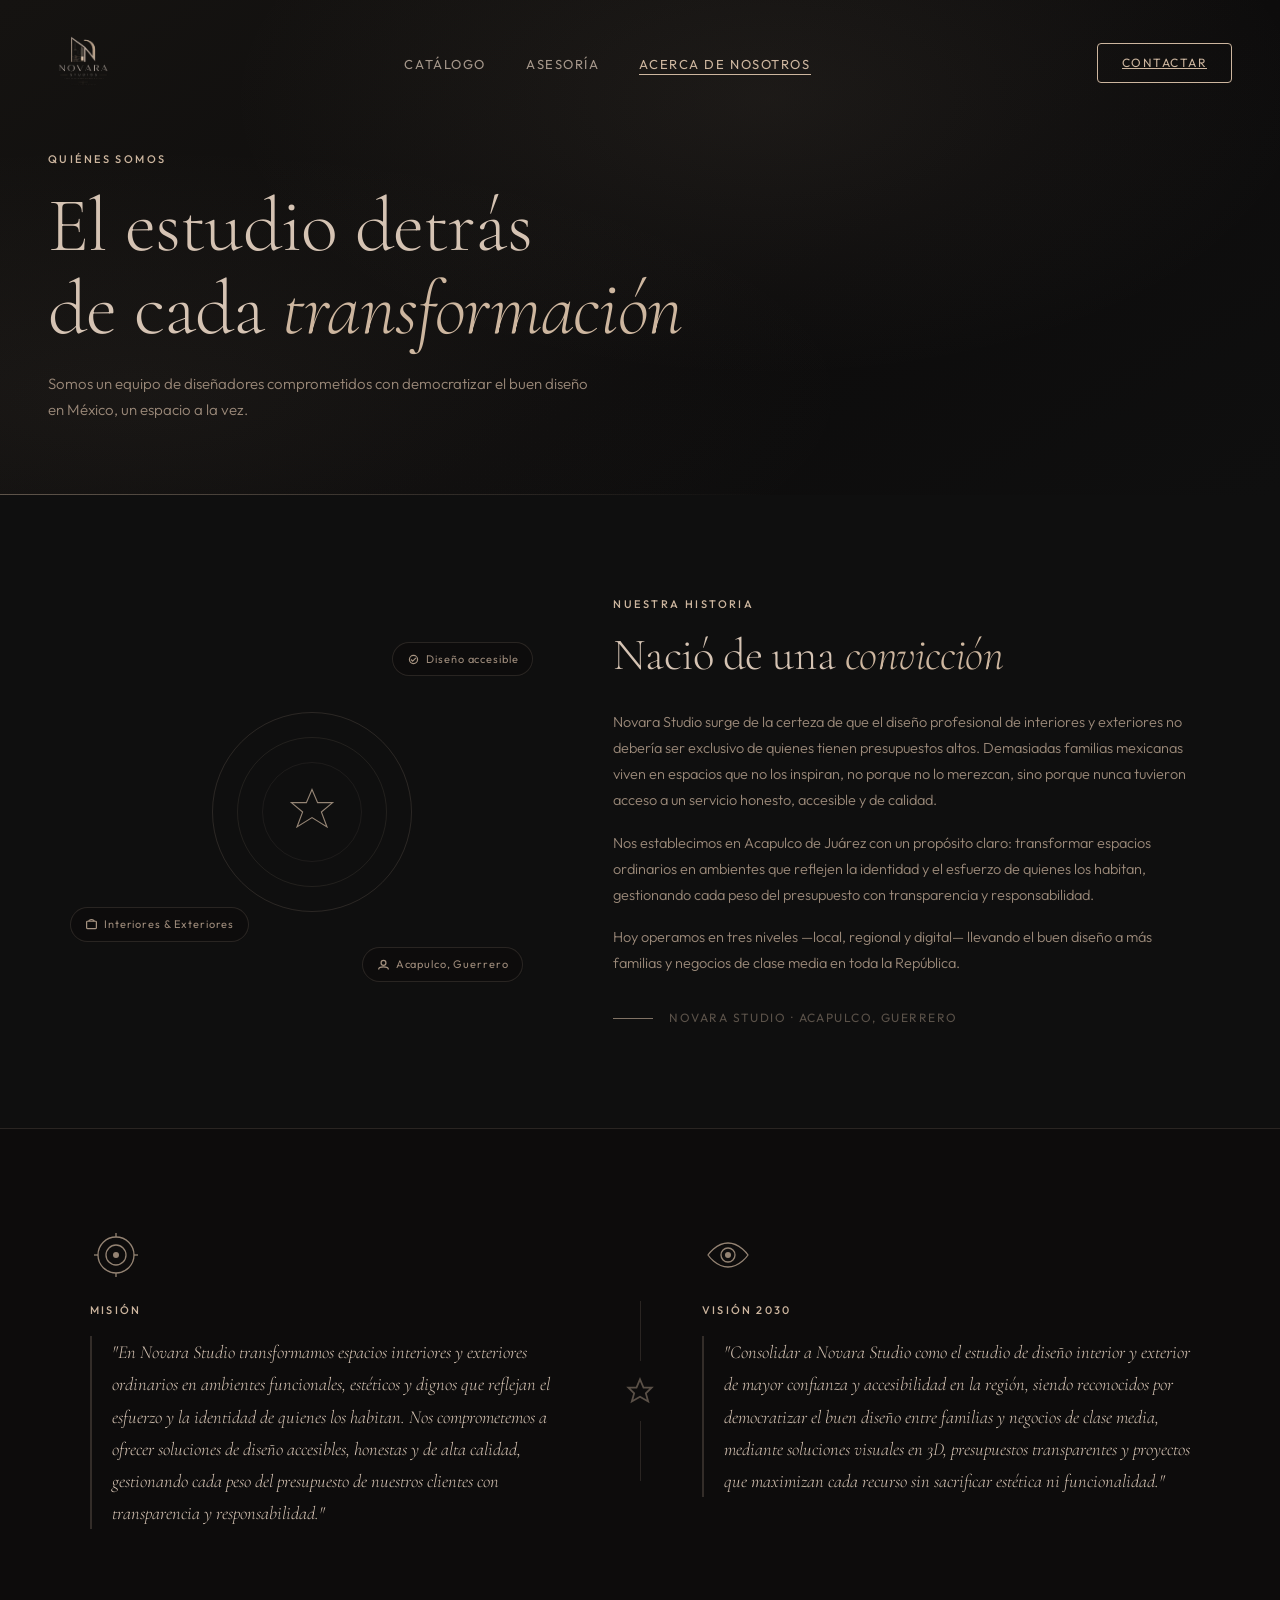
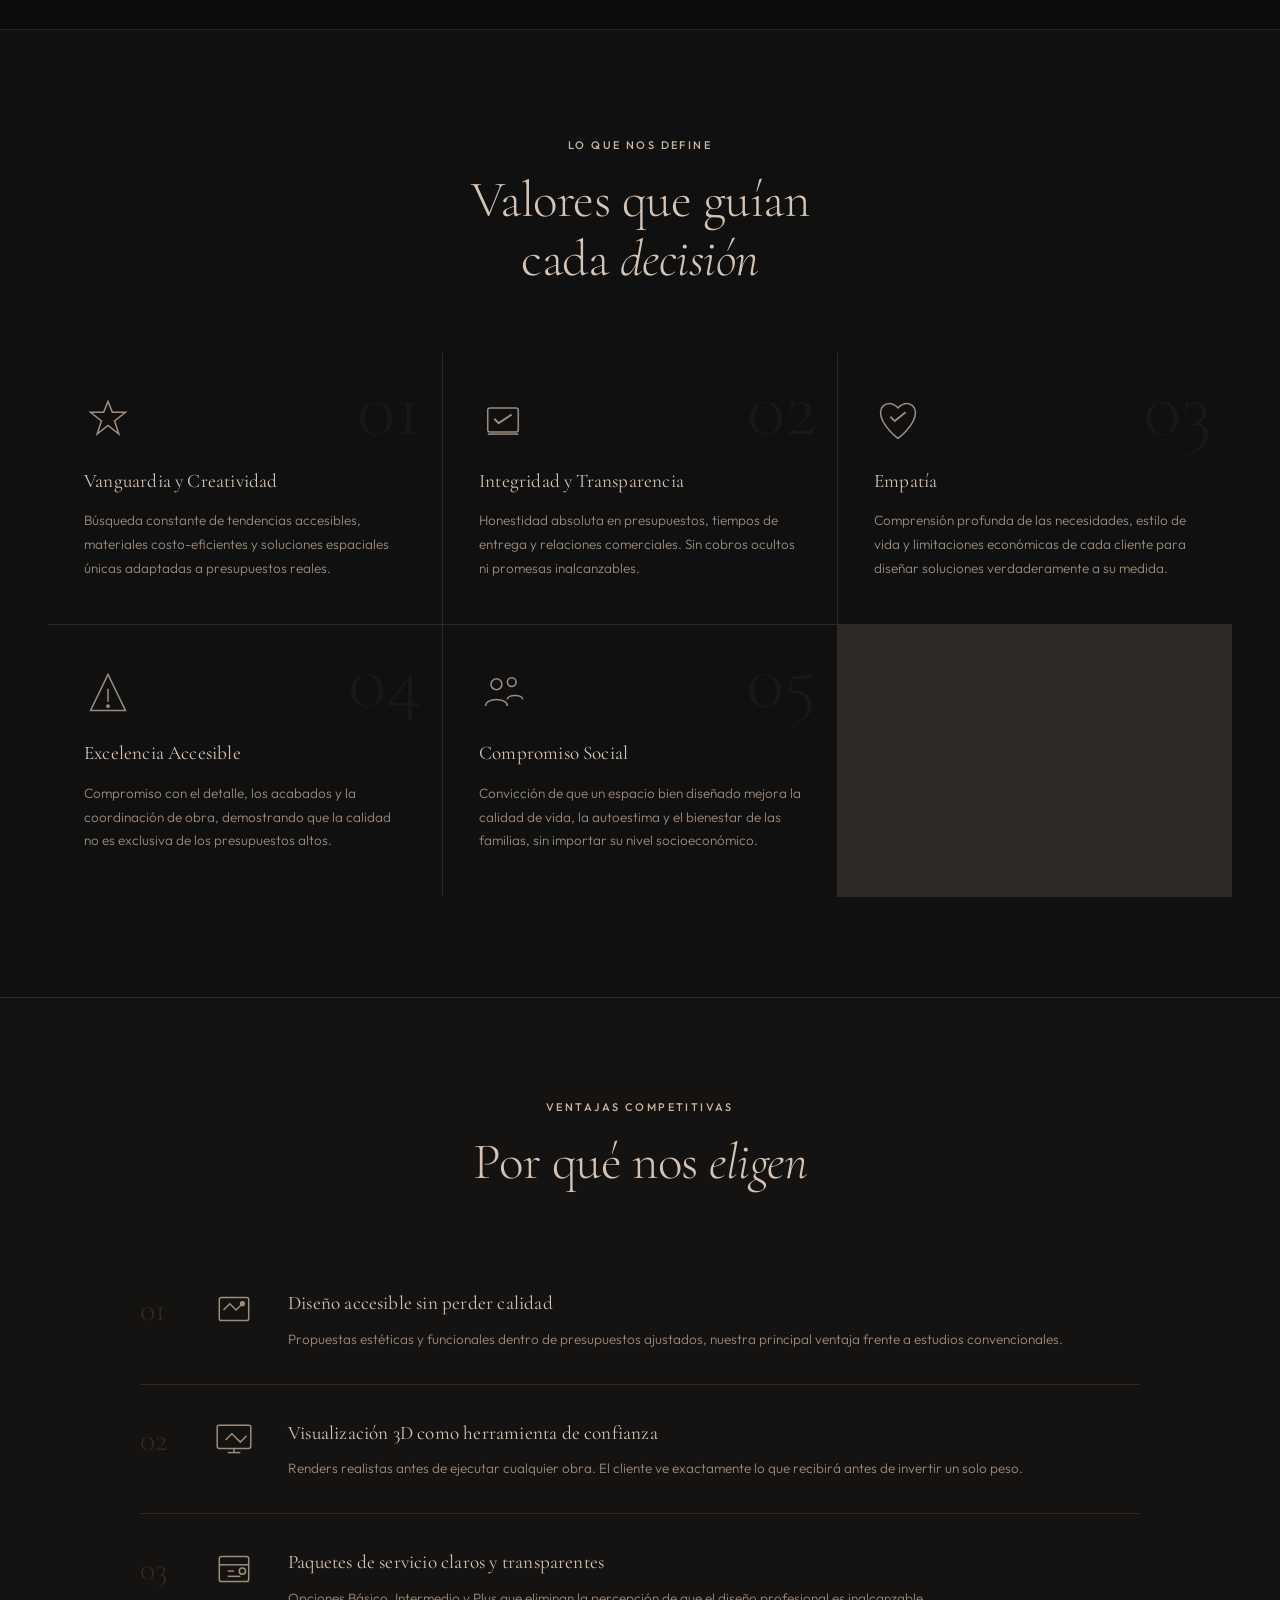
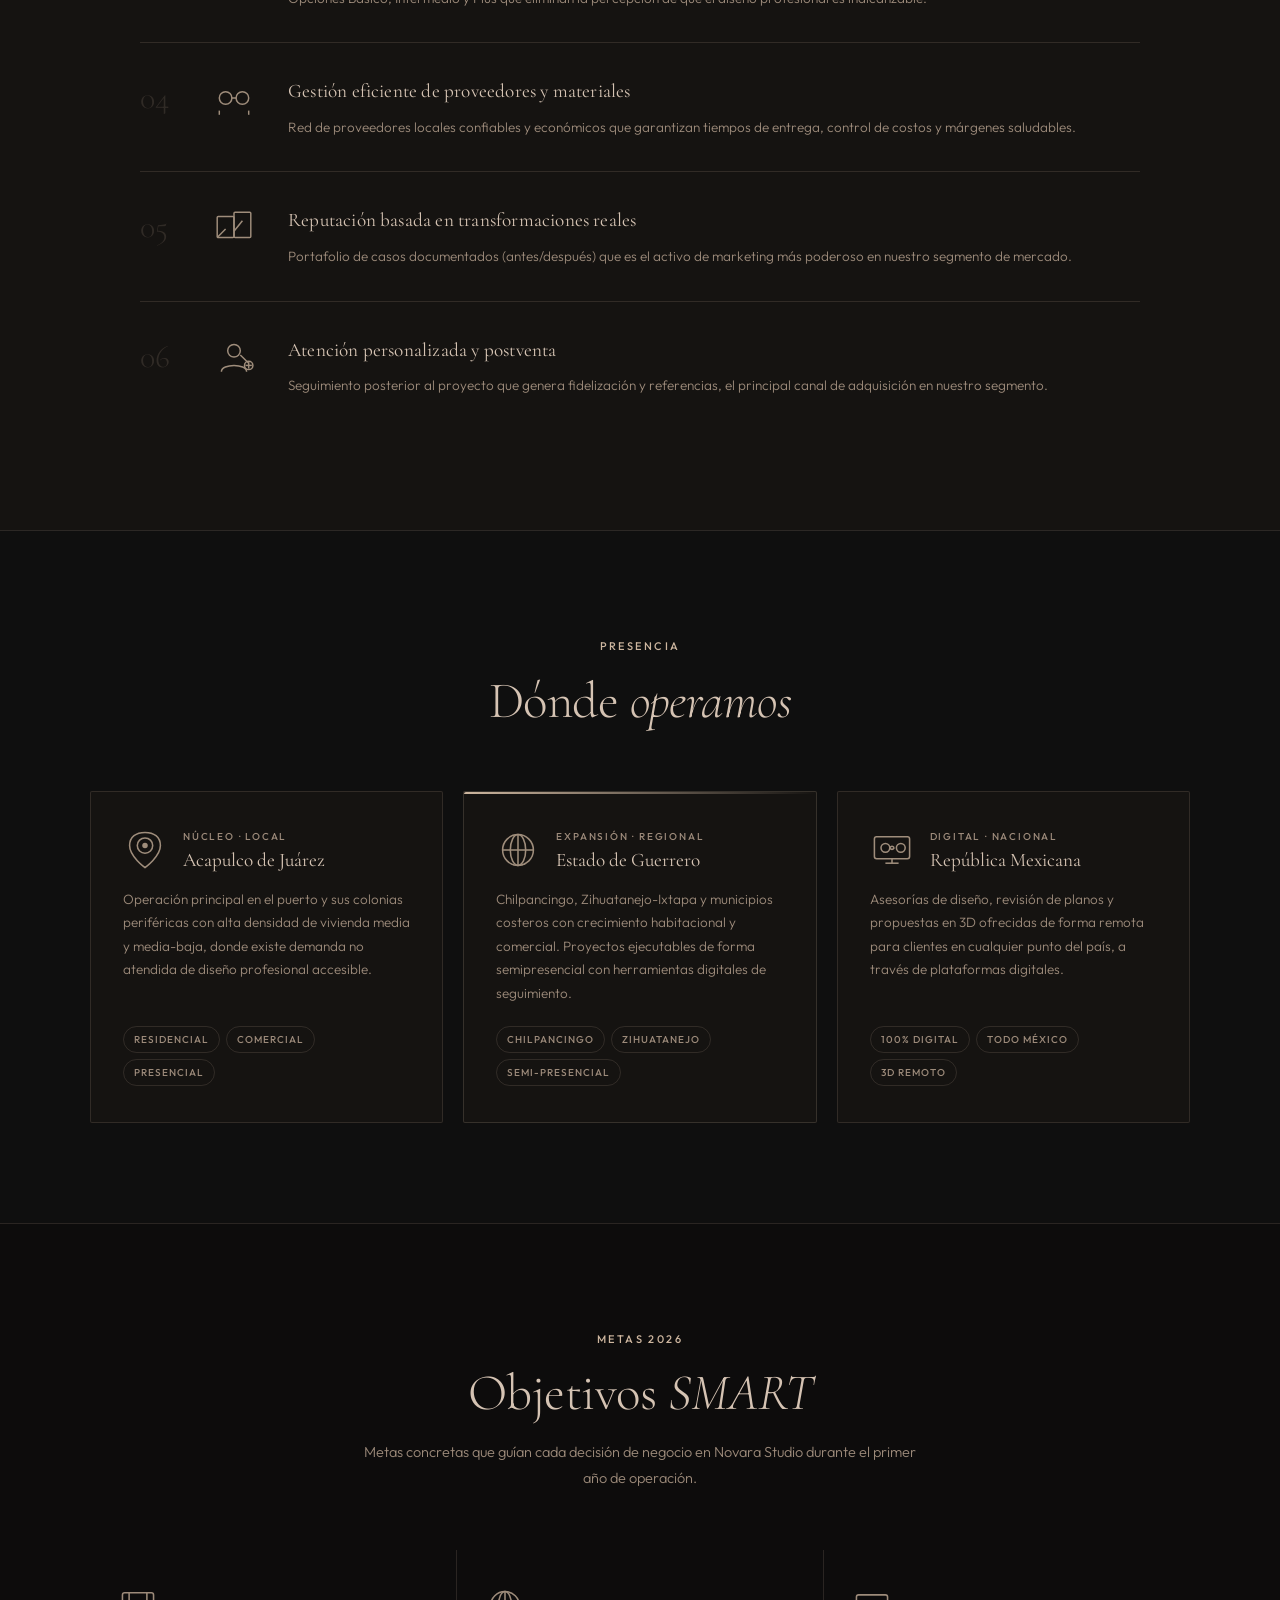
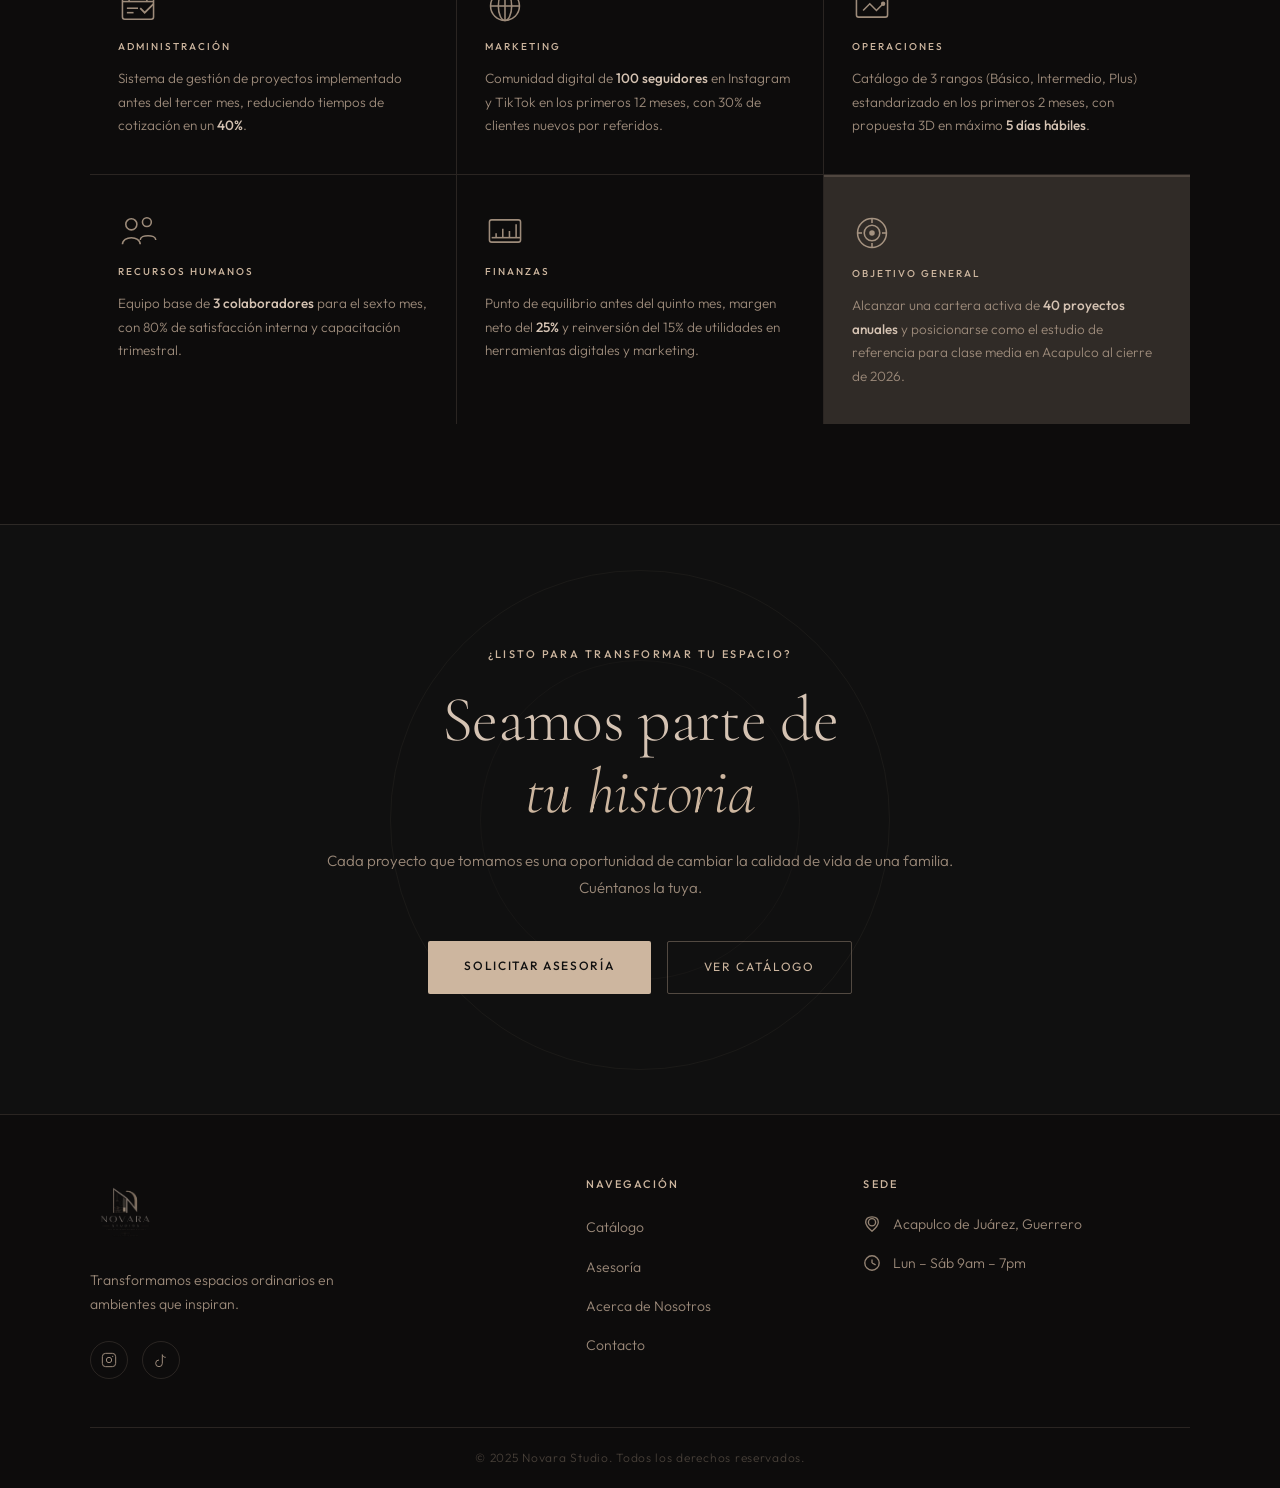
==== commit 04f059ce: "URL Instagram" ====
--- a/acerca-de-nosotros.html
+++ b/acerca-de-nosotros.html
@@ -126,7 +126,7 @@
       <div class="section-header"><span class="section-tag">Metas 2026</span><h2 class="section-title">Objetivos <em>SMART</em></h2><p class="obj-intro">Metas concretas que guían cada decisión de negocio en Novara Studio durante el primer año de operación.</p></div>
       <div class="objetivos-grid">
         <div class="obj-card"><div class="obj-icon"><svg viewBox="0 0 36 36" fill="none" stroke="currentColor" stroke-width="1.4"><rect x="4" y="6" width="28" height="24" rx="2"/><line x1="4" y1="14" x2="32" y2="14"/><line x1="10" y1="6" x2="10" y2="14"/><line x1="26" y1="6" x2="26" y2="14"/><line x1="8" y1="20" x2="18" y2="20"/><line x1="8" y1="24" x2="14" y2="24"/><polyline points="20 20 24 24 32 16" stroke-width="1.6"/></svg></div><span class="obj-area">Administración</span><p>Sistema de gestión de proyectos implementado antes del tercer mes, reduciendo tiempos de cotización en un <strong>40%</strong>.</p></div>
-        <div class="obj-card"><div class="obj-icon"><svg viewBox="0 0 36 36" fill="none" stroke="currentColor" stroke-width="1.4"><circle cx="18" cy="18" r="13"/><line x1="18" y1="5" x2="18" y2="31"/><line x1="5" y1="18" x2="31" y2="18"/><ellipse cx="18" cy="18" rx="6" ry="13"/></svg></div><span class="obj-area">Marketing</span><p>Comunidad digital de <strong>5,000 seguidores</strong> en Instagram y TikTok en los primeros 12 meses, con 30% de clientes nuevos por referidos.</p></div>
+        <div class="obj-card"><div class="obj-icon"><svg viewBox="0 0 36 36" fill="none" stroke="currentColor" stroke-width="1.4"><circle cx="18" cy="18" r="13"/><line x1="18" y1="5" x2="18" y2="31"/><line x1="5" y1="18" x2="31" y2="18"/><ellipse cx="18" cy="18" rx="6" ry="13"/></svg></div><span class="obj-area">Marketing</span><p>Comunidad digital de <strong>100 seguidores</strong> en Instagram y TikTok en los primeros 12 meses, con 30% de clientes nuevos por referidos.</p></div>
         <div class="obj-card"><div class="obj-icon"><svg viewBox="0 0 36 36" fill="none" stroke="currentColor" stroke-width="1.4"><rect x="4" y="8" width="28" height="20" rx="2"/><path d="M10 22 L16 16 L22 22 L28 16"/><circle cx="28" cy="16" r="2" fill="currentColor" stroke="none"/></svg></div><span class="obj-area">Operaciones</span><p>Catálogo de 3 rangos (Básico, Intermedio, Plus) estandarizado en los primeros 2 meses, con propuesta 3D en máximo <strong>5 días hábiles</strong>.</p></div>
         <div class="obj-card"><div class="obj-icon"><svg viewBox="0 0 36 36" fill="none" stroke="currentColor" stroke-width="1.4"><circle cx="12" cy="12" r="5"/><circle cx="26" cy="10" r="4"/><path d="M4 30 C4 22 20 22 20 30"/><path d="M20 26 C20 21 34 21 34 26"/></svg></div><span class="obj-area">Recursos Humanos</span><p>Equipo base de <strong>3 colaboradores</strong> para el sexto mes, con 80% de satisfacción interna y capacitación trimestral.</p></div>
         <div class="obj-card"><div class="obj-icon"><svg viewBox="0 0 36 36" fill="none" stroke="currentColor" stroke-width="1.4"><rect x="4" y="8" width="28" height="20" rx="2"/><line x1="10" y1="20" x2="10" y2="24"/><line x1="16" y1="16" x2="16" y2="24"/><line x1="22" y1="18" x2="22" y2="24"/><line x1="28" y1="12" x2="28" y2="24"/><line x1="6" y1="24" x2="32" y2="24"/></svg></div><span class="obj-area">Finanzas</span><p>Punto de equilibrio antes del quinto mes, margen neto del <strong>25%</strong> y reinversión del 15% de utilidades en herramientas digitales y marketing.</p></div>
@@ -153,7 +153,7 @@
         <img src="img/logo-negro.png" alt="Novara Studio" class="footer-logo"/>
         <p>Transformamos espacios ordinarios en ambientes que inspiran.</p>
         <div class="footer-socials">
-          <a href="#" aria-label="Instagram"><svg viewBox="0 0 24 24" fill="none" stroke="currentColor" stroke-width="1.5"><rect x="2" y="2" width="20" height="20" rx="5"/><circle cx="12" cy="12" r="4"/><circle cx="17.5" cy="6.5" r="1" fill="currentColor" stroke="none"/></svg></a>
+          <a href="https://www.instagram.com/studios_novara" aria-label="Instagram"><svg viewBox="0 0 24 24" fill="none" stroke="currentColor" stroke-width="1.5"><rect x="2" y="2" width="20" height="20" rx="5"/><circle cx="12" cy="12" r="4"/><circle cx="17.5" cy="6.5" r="1" fill="currentColor" stroke="none"/></svg></a>
           <a href="#" aria-label="TikTok"><svg viewBox="0 0 24 24" fill="none" stroke="currentColor" stroke-width="1.5"><path d="M9 12 A5 5 0 1 0 14 17 L14 4 C14.5 6 16 8 19 8"/></svg></a>
         </div>
       </div>
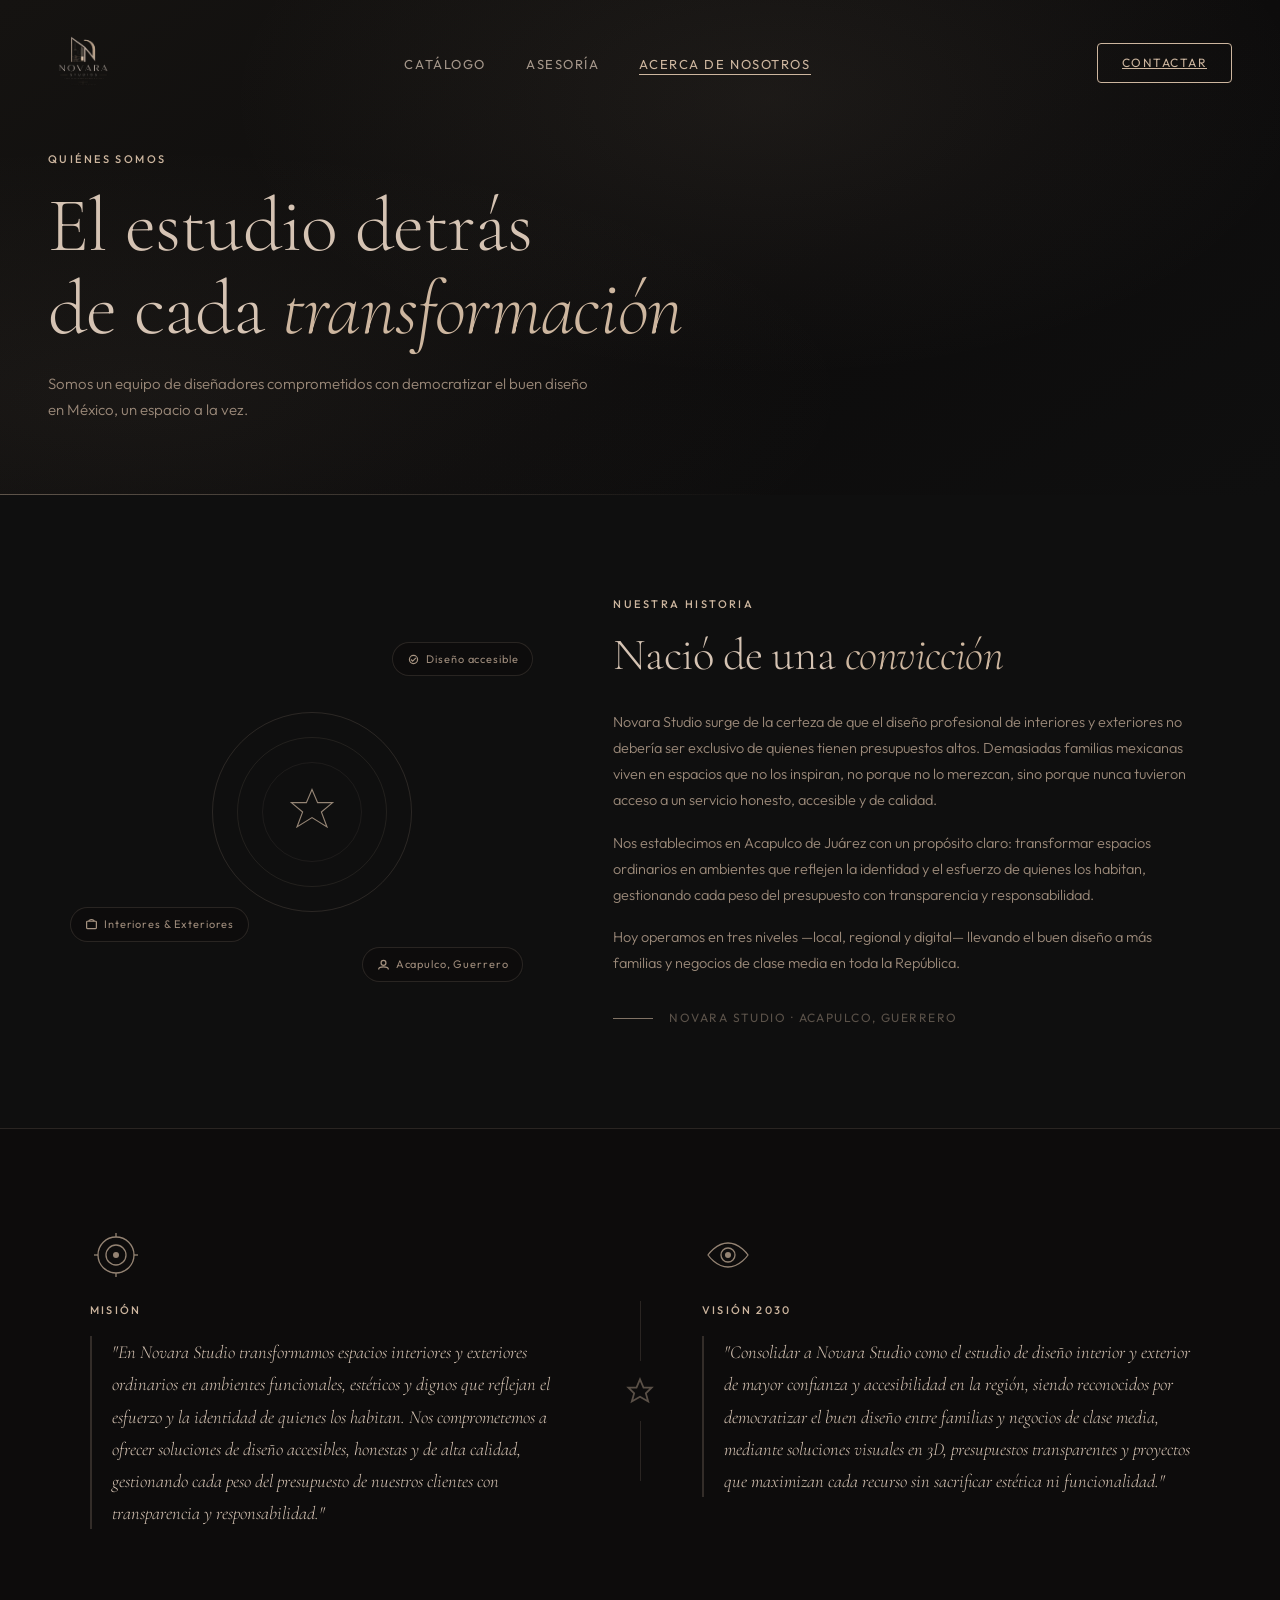
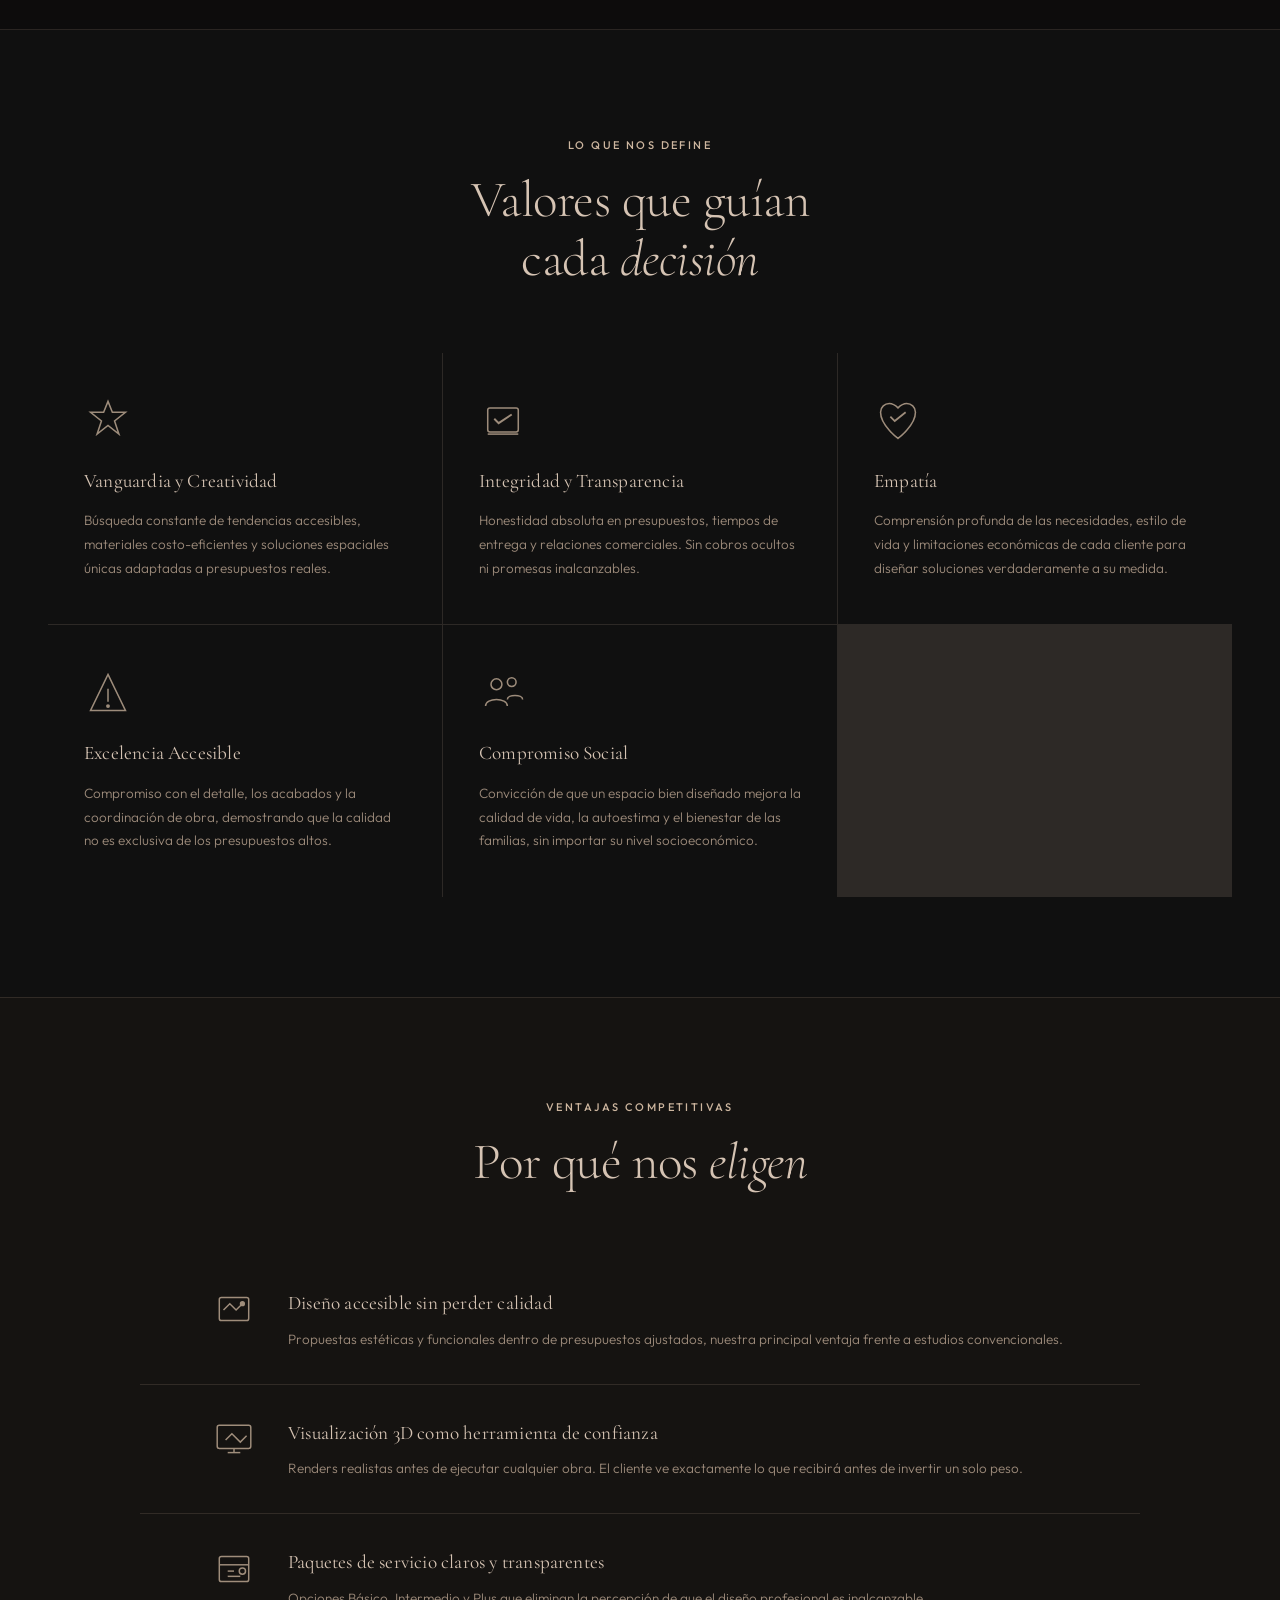
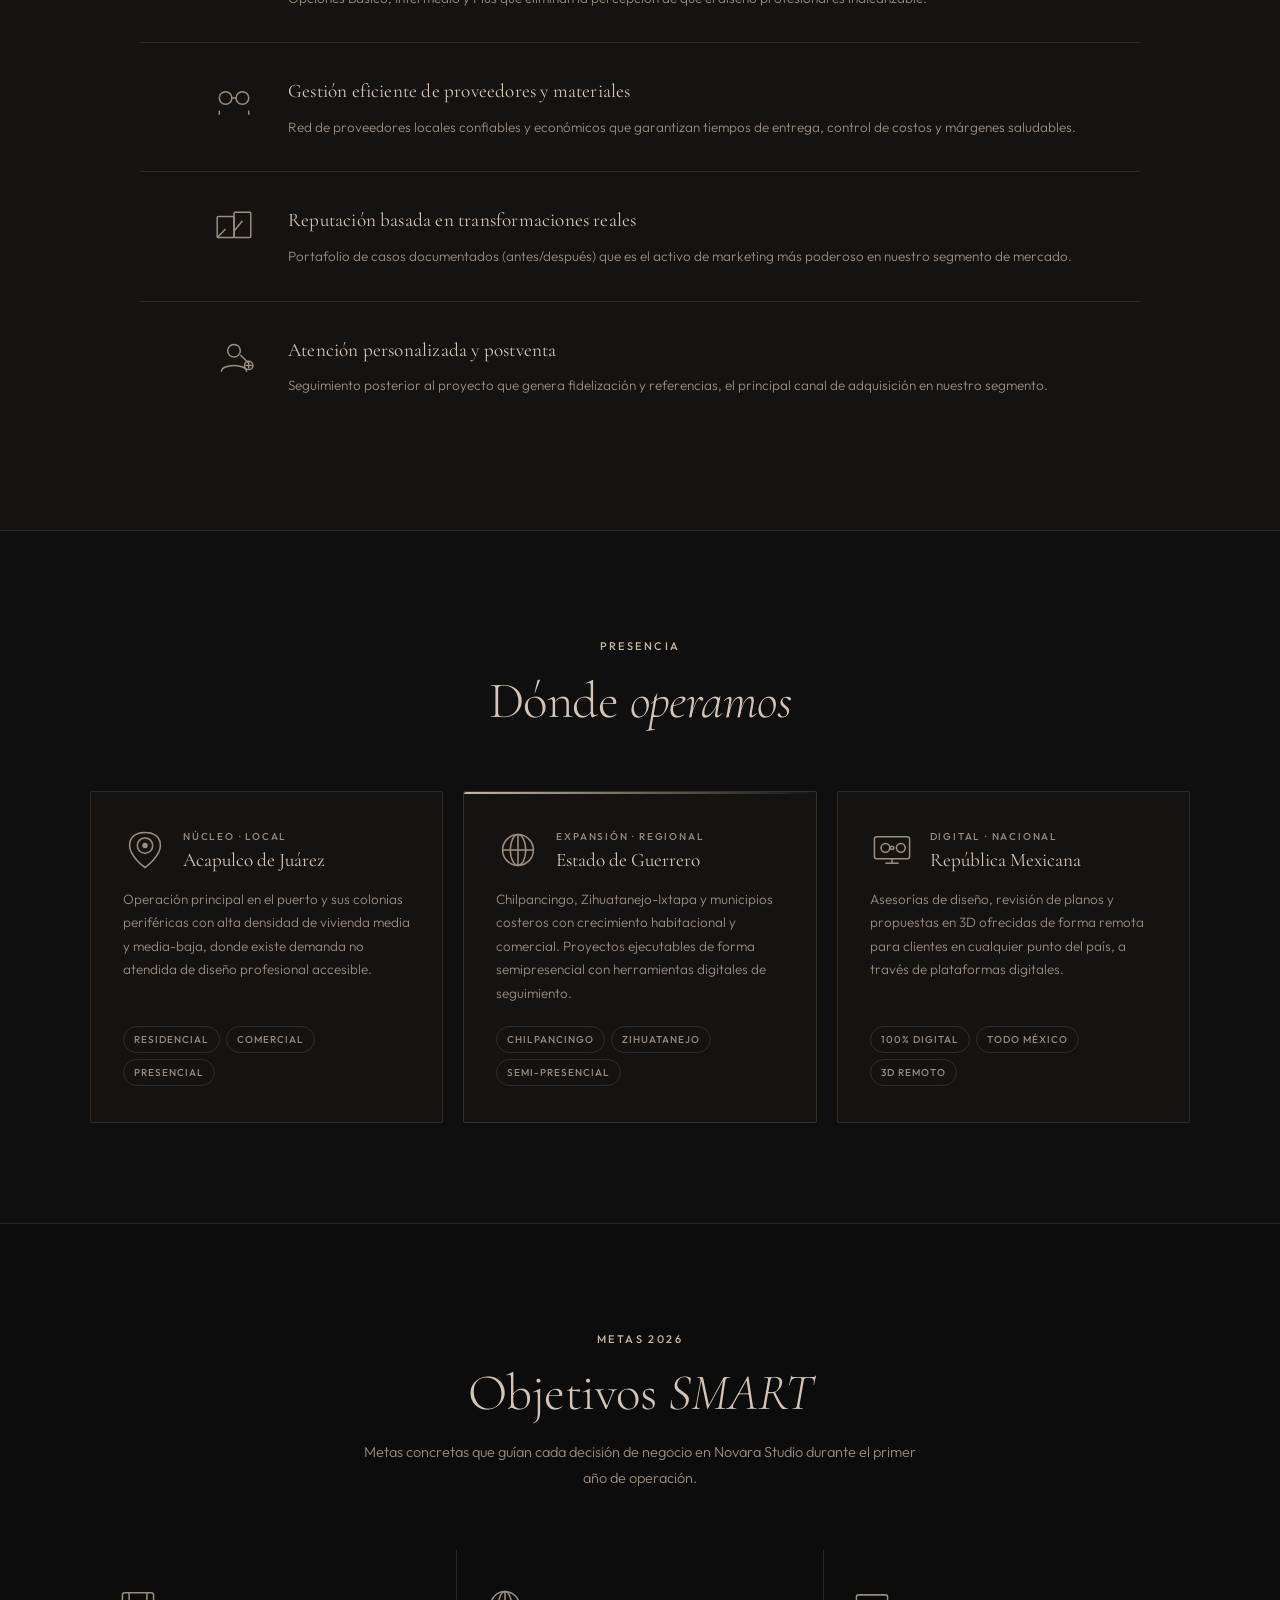
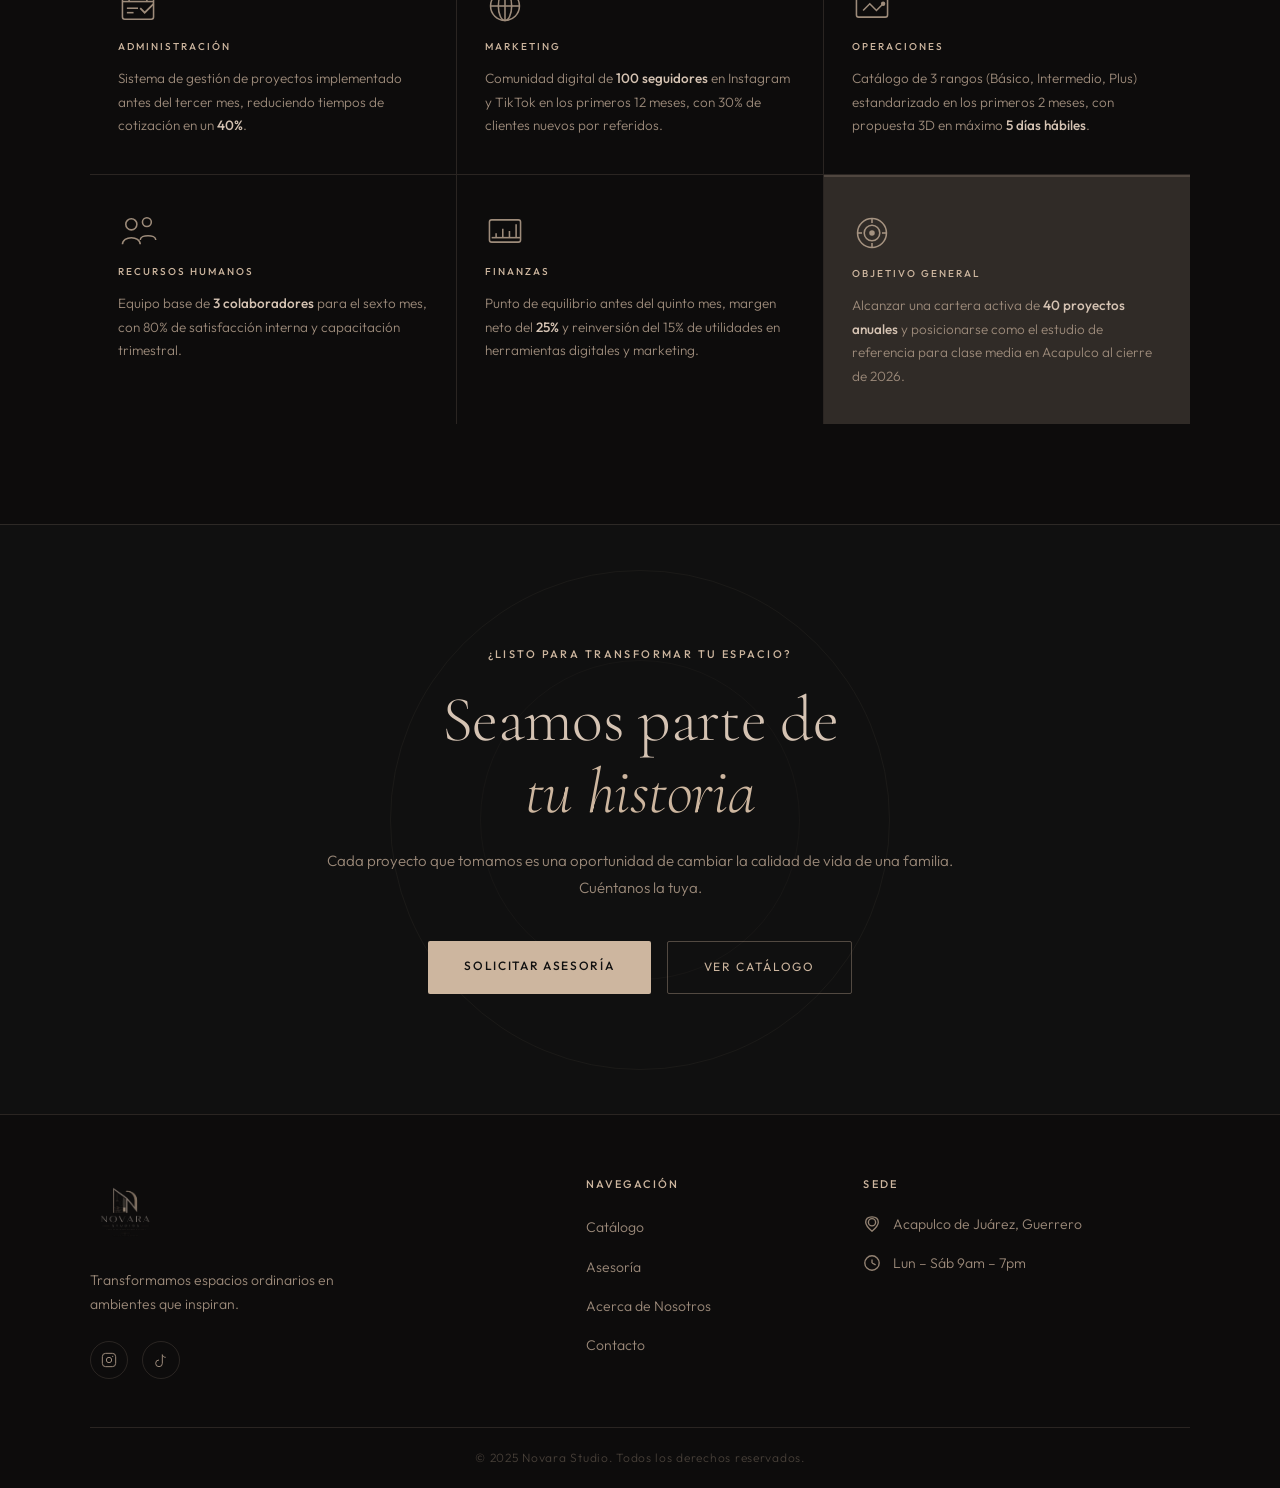
==== commit 64fdf21b: "Quitando Cosas" ====
--- a/acerca-de-nosotros.html
+++ b/acerca-de-nosotros.html
@@ -4,6 +4,7 @@
   <meta charset="UTF-8" />
   <meta name="viewport" content="width=device-width, initial-scale=1.0"/>
   <title>Acerca de Nosotros</title>
+  <link rel="icon" href="img/icono-logo.jpg" type="image/png" />
   <link rel="stylesheet" href="assets/css/style.css" />
   <link rel="stylesheet" href="assets/css/acerca.css" />
   <link rel="preconnect" href="https://fonts.googleapis.com">
@@ -75,11 +76,11 @@
     <div class="valores-acerca-inner">
       <div class="section-header"><span class="section-tag">Lo que nos define</span><h2 class="section-title">Valores que guían<br/>cada <em>decisión</em></h2></div>
       <div class="valores-acerca-grid">
-        <div class="va-card"><div class="va-number">01</div><div class="va-icon"><svg viewBox="0 0 44 44" fill="none" stroke="currentColor" stroke-width="1.4"><path d="M22 4 L26 14 L38 14 L28 22 L32 34 L22 26 L12 34 L16 22 L6 14 L18 14 Z"/></svg></div><h3>Vanguardia y Creatividad</h3><p>Búsqueda constante de tendencias accesibles, materiales costo-eficientes y soluciones espaciales únicas adaptadas a presupuestos reales.</p></div>
-        <div class="va-card"><div class="va-number">02</div><div class="va-icon"><svg viewBox="0 0 44 44" fill="none" stroke="currentColor" stroke-width="1.4"><rect x="8" y="10" width="28" height="22" rx="2"/><polyline points="14 20 18 24 30 16" stroke-width="1.8"/><line x1="8" y1="34" x2="36" y2="34"/></svg></div><h3>Integridad y Transparencia</h3><p>Honestidad absoluta en presupuestos, tiempos de entrega y relaciones comerciales. Sin cobros ocultos ni promesas inalcanzables.</p></div>
-        <div class="va-card"><div class="va-number">03</div><div class="va-icon"><svg viewBox="0 0 44 44" fill="none" stroke="currentColor" stroke-width="1.4"><path d="M22 38 C22 38 6 26 6 14 C6 9 10 6 14 6 C18 6 22 10 22 10 C22 10 26 6 30 6 C34 6 38 9 38 14 C38 26 22 38 22 38Z"/><polyline points="15 18 19 22 29 14" stroke-width="1.6"/></svg></div><h3>Empatía</h3><p>Comprensión profunda de las necesidades, estilo de vida y limitaciones económicas de cada cliente para diseñar soluciones verdaderamente a su medida.</p></div>
-        <div class="va-card"><div class="va-number">04</div><div class="va-icon"><svg viewBox="0 0 44 44" fill="none" stroke="currentColor" stroke-width="1.4"><polygon points="22 5 38 38 6 38"/><line x1="22" y1="18" x2="22" y2="30"/><circle cx="22" cy="34" r="1.8" fill="currentColor" stroke="none"/></svg></div><h3>Excelencia Accesible</h3><p>Compromiso con el detalle, los acabados y la coordinación de obra, demostrando que la calidad no es exclusiva de los presupuestos altos.</p></div>
-        <div class="va-card"><div class="va-number">05</div><div class="va-icon"><svg viewBox="0 0 44 44" fill="none" stroke="currentColor" stroke-width="1.4"><circle cx="16" cy="14" r="5"/><circle cx="30" cy="12" r="4"/><path d="M6 34 C6 26 26 26 26 34"/><path d="M26 28 C26 23 40 23 40 28"/></svg></div><h3>Compromiso Social</h3><p>Convicción de que un espacio bien diseñado mejora la calidad de vida, la autoestima y el bienestar de las familias, sin importar su nivel socioeconómico.</p></div>
+        <div class="va-card"><div class="va-icon"><svg viewBox="0 0 44 44" fill="none" stroke="currentColor" stroke-width="1.4"><path d="M22 4 L26 14 L38 14 L28 22 L32 34 L22 26 L12 34 L16 22 L6 14 L18 14 Z"/></svg></div><h3>Vanguardia y Creatividad</h3><p>Búsqueda constante de tendencias accesibles, materiales costo-eficientes y soluciones espaciales únicas adaptadas a presupuestos reales.</p></div>
+        <div class="va-card"><div class="va-icon"><svg viewBox="0 0 44 44" fill="none" stroke="currentColor" stroke-width="1.4"><rect x="8" y="10" width="28" height="22" rx="2"/><polyline points="14 20 18 24 30 16" stroke-width="1.8"/><line x1="8" y1="34" x2="36" y2="34"/></svg></div><h3>Integridad y Transparencia</h3><p>Honestidad absoluta en presupuestos, tiempos de entrega y relaciones comerciales. Sin cobros ocultos ni promesas inalcanzables.</p></div>
+        <div class="va-card"><div class="va-icon"><svg viewBox="0 0 44 44" fill="none" stroke="currentColor" stroke-width="1.4"><path d="M22 38 C22 38 6 26 6 14 C6 9 10 6 14 6 C18 6 22 10 22 10 C22 10 26 6 30 6 C34 6 38 9 38 14 C38 26 22 38 22 38Z"/><polyline points="15 18 19 22 29 14" stroke-width="1.6"/></svg></div><h3>Empatía</h3><p>Comprensión profunda de las necesidades, estilo de vida y limitaciones económicas de cada cliente para diseñar soluciones verdaderamente a su medida.</p></div>
+        <div class="va-card"><div class="va-icon"><svg viewBox="0 0 44 44" fill="none" stroke="currentColor" stroke-width="1.4"><polygon points="22 5 38 38 6 38"/><line x1="22" y1="18" x2="22" y2="30"/><circle cx="22" cy="34" r="1.8" fill="currentColor" stroke="none"/></svg></div><h3>Excelencia Accesible</h3><p>Compromiso con el detalle, los acabados y la coordinación de obra, demostrando que la calidad no es exclusiva de los presupuestos altos.</p></div>
+        <div class="va-card"><div class="va-icon"><svg viewBox="0 0 44 44" fill="none" stroke="currentColor" stroke-width="1.4"><circle cx="16" cy="14" r="5"/><circle cx="30" cy="12" r="4"/><path d="M6 34 C6 26 26 26 26 34"/><path d="M26 28 C26 23 40 23 40 28"/></svg></div><h3>Compromiso Social</h3><p>Convicción de que un espacio bien diseñado mejora la calidad de vida, la autoestima y el bienestar de las familias, sin importar su nivel socioeconómico.</p></div>
       </div>
     </div>
   </section>
@@ -88,12 +89,12 @@
     <div class="factores-inner">
       <div class="factores-header"><span class="section-tag">Ventajas competitivas</span><h2 class="section-title">Por qué nos <em>eligen</em></h2></div>
       <div class="factores-list">
-        <div class="factor-item"><div class="factor-num">01</div><div class="factor-icon"><svg viewBox="0 0 40 40" fill="none" stroke="currentColor" stroke-width="1.4"><rect x="6" y="8" width="28" height="22" rx="2"/><path d="M10 20 L16 14 L22 20 L28 14"/><circle cx="28" cy="14" r="2.5" fill="currentColor" stroke="none"/></svg></div><div class="factor-body"><h3>Diseño accesible sin perder calidad</h3><p>Propuestas estéticas y funcionales dentro de presupuestos ajustados, nuestra principal ventaja frente a estudios convencionales.</p></div></div>
-        <div class="factor-item"><div class="factor-num">02</div><div class="factor-icon"><svg viewBox="0 0 40 40" fill="none" stroke="currentColor" stroke-width="1.4"><rect x="4" y="6" width="32" height="22" rx="2"/><path d="M12 20 L18 14 L26 22 L32 16"/><line x1="14" y1="32" x2="26" y2="32"/><line x1="20" y1="28" x2="20" y2="32"/></svg></div><div class="factor-body"><h3>Visualización 3D como herramienta de confianza</h3><p>Renders realistas antes de ejecutar cualquier obra. El cliente ve exactamente lo que recibirá antes de invertir un solo peso.</p></div></div>
-        <div class="factor-item"><div class="factor-num">03</div><div class="factor-icon"><svg viewBox="0 0 40 40" fill="none" stroke="currentColor" stroke-width="1.4"><rect x="6" y="8" width="28" height="24" rx="2"/><line x1="6" y1="16" x2="34" y2="16"/><line x1="14" y1="22" x2="20" y2="22"/><line x1="14" y1="27" x2="26" y2="27"/><circle cx="28" cy="22" r="3"/></svg></div><div class="factor-body"><h3>Paquetes de servicio claros y transparentes</h3><p>Opciones Básico, Intermedio y Plus que eliminan la percepción de que el diseño profesional es inalcanzable.</p></div></div>
-        <div class="factor-item"><div class="factor-num">04</div><div class="factor-icon"><svg viewBox="0 0 40 40" fill="none" stroke="currentColor" stroke-width="1.4"><circle cx="12" cy="20" r="6"/><circle cx="28" cy="20" r="6"/><line x1="18" y1="20" x2="22" y2="20"/><line x1="6" y1="32" x2="6" y2="36"/><line x1="34" y1="32" x2="34" y2="36"/></svg></div><div class="factor-body"><h3>Gestión eficiente de proveedores y materiales</h3><p>Red de proveedores locales confiables y económicos que garantizan tiempos de entrega, control de costos y márgenes saludables.</p></div></div>
-        <div class="factor-item"><div class="factor-num">05</div><div class="factor-icon"><svg viewBox="0 0 40 40" fill="none" stroke="currentColor" stroke-width="1.4"><rect x="4" y="10" width="16" height="20" rx="1"/><rect x="20" y="6" width="16" height="24" rx="1"/><path d="M4 30 L12 22"/><path d="M20 24 L28 14"/></svg></div><div class="factor-body"><h3>Reputación basada en transformaciones reales</h3><p>Portafolio de casos documentados (antes/después) que es el activo de marketing más poderoso en nuestro segmento de mercado.</p></div></div>
-        <div class="factor-item"><div class="factor-num">06</div><div class="factor-icon"><svg viewBox="0 0 40 40" fill="none" stroke="currentColor" stroke-width="1.4"><circle cx="20" cy="14" r="6"/><path d="M8 34 C8 26 32 26 32 34"/><path d="M26 18 L34 26"/><circle cx="34" cy="28" r="4"/><line x1="31" y1="28" x2="37" y2="28"/><line x1="34" y1="25" x2="34" y2="31"/></svg></div><div class="factor-body"><h3>Atención personalizada y postventa</h3><p>Seguimiento posterior al proyecto que genera fidelización y referencias, el principal canal de adquisición en nuestro segmento.</p></div></div>
+        <div class="factor-item"><div class="factor-num"></div><div class="factor-icon"><svg viewBox="0 0 40 40" fill="none" stroke="currentColor" stroke-width="1.4"><rect x="6" y="8" width="28" height="22" rx="2"/><path d="M10 20 L16 14 L22 20 L28 14"/><circle cx="28" cy="14" r="2.5" fill="currentColor" stroke="none"/></svg></div><div class="factor-body"><h3>Diseño accesible sin perder calidad</h3><p>Propuestas estéticas y funcionales dentro de presupuestos ajustados, nuestra principal ventaja frente a estudios convencionales.</p></div></div>
+        <div class="factor-item"><div class="factor-num"></div><div class="factor-icon"><svg viewBox="0 0 40 40" fill="none" stroke="currentColor" stroke-width="1.4"><rect x="4" y="6" width="32" height="22" rx="2"/><path d="M12 20 L18 14 L26 22 L32 16"/><line x1="14" y1="32" x2="26" y2="32"/><line x1="20" y1="28" x2="20" y2="32"/></svg></div><div class="factor-body"><h3>Visualización 3D como herramienta de confianza</h3><p>Renders realistas antes de ejecutar cualquier obra. El cliente ve exactamente lo que recibirá antes de invertir un solo peso.</p></div></div>
+        <div class="factor-item"><div class="factor-num"></div><div class="factor-icon"><svg viewBox="0 0 40 40" fill="none" stroke="currentColor" stroke-width="1.4"><rect x="6" y="8" width="28" height="24" rx="2"/><line x1="6" y1="16" x2="34" y2="16"/><line x1="14" y1="22" x2="20" y2="22"/><line x1="14" y1="27" x2="26" y2="27"/><circle cx="28" cy="22" r="3"/></svg></div><div class="factor-body"><h3>Paquetes de servicio claros y transparentes</h3><p>Opciones Básico, Intermedio y Plus que eliminan la percepción de que el diseño profesional es inalcanzable.</p></div></div>
+        <div class="factor-item"><div class="factor-num"></div><div class="factor-icon"><svg viewBox="0 0 40 40" fill="none" stroke="currentColor" stroke-width="1.4"><circle cx="12" cy="20" r="6"/><circle cx="28" cy="20" r="6"/><line x1="18" y1="20" x2="22" y2="20"/><line x1="6" y1="32" x2="6" y2="36"/><line x1="34" y1="32" x2="34" y2="36"/></svg></div><div class="factor-body"><h3>Gestión eficiente de proveedores y materiales</h3><p>Red de proveedores locales confiables y económicos que garantizan tiempos de entrega, control de costos y márgenes saludables.</p></div></div>
+        <div class="factor-item"><div class="factor-num"></div><div class="factor-icon"><svg viewBox="0 0 40 40" fill="none" stroke="currentColor" stroke-width="1.4"><rect x="4" y="10" width="16" height="20" rx="1"/><rect x="20" y="6" width="16" height="24" rx="1"/><path d="M4 30 L12 22"/><path d="M20 24 L28 14"/></svg></div><div class="factor-body"><h3>Reputación basada en transformaciones reales</h3><p>Portafolio de casos documentados (antes/después) que es el activo de marketing más poderoso en nuestro segmento de mercado.</p></div></div>
+        <div class="factor-item"><div class="factor-num"></div><div class="factor-icon"><svg viewBox="0 0 40 40" fill="none" stroke="currentColor" stroke-width="1.4"><circle cx="20" cy="14" r="6"/><path d="M8 34 C8 26 32 26 32 34"/><path d="M26 18 L34 26"/><circle cx="34" cy="28" r="4"/><line x1="31" y1="28" x2="37" y2="28"/><line x1="34" y1="25" x2="34" y2="31"/></svg></div><div class="factor-body"><h3>Atención personalizada y postventa</h3><p>Seguimiento posterior al proyecto que genera fidelización y referencias, el principal canal de adquisición en nuestro segmento.</p></div></div>
       </div>
     </div>
   </section>
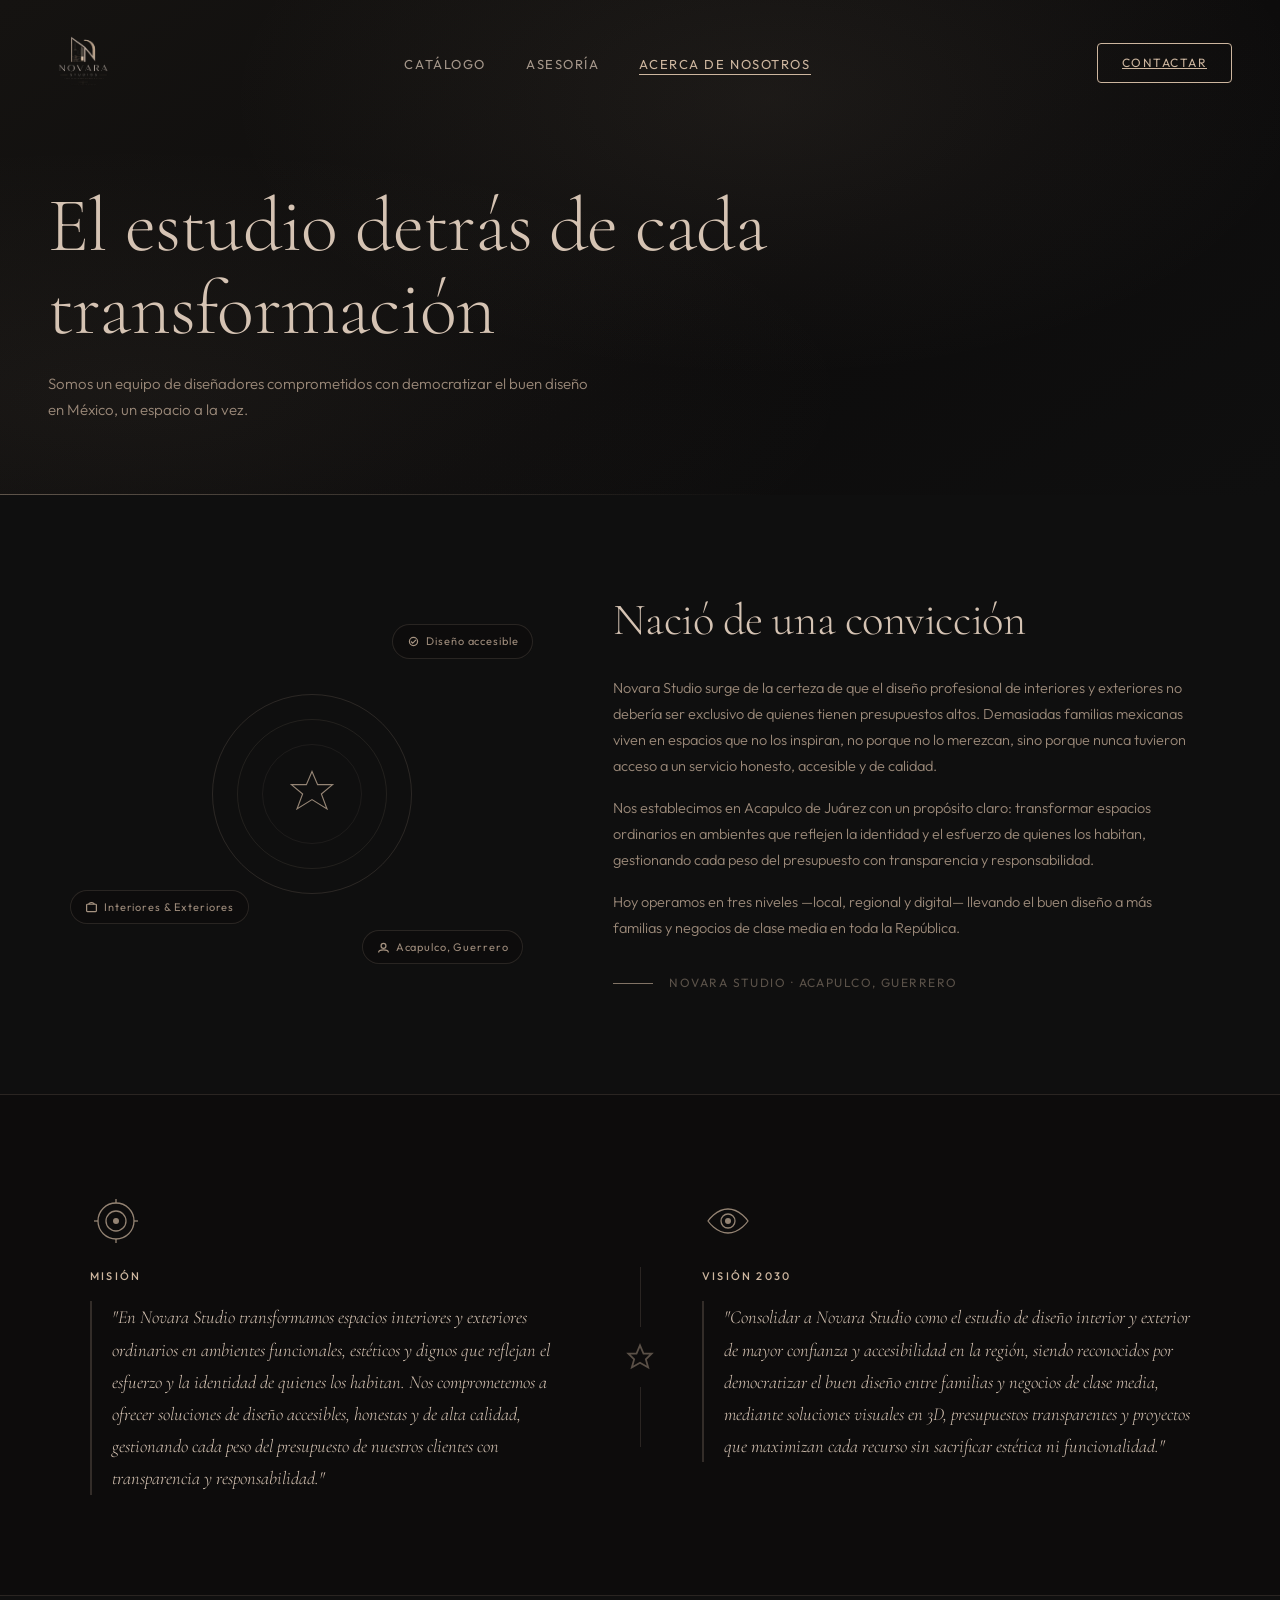
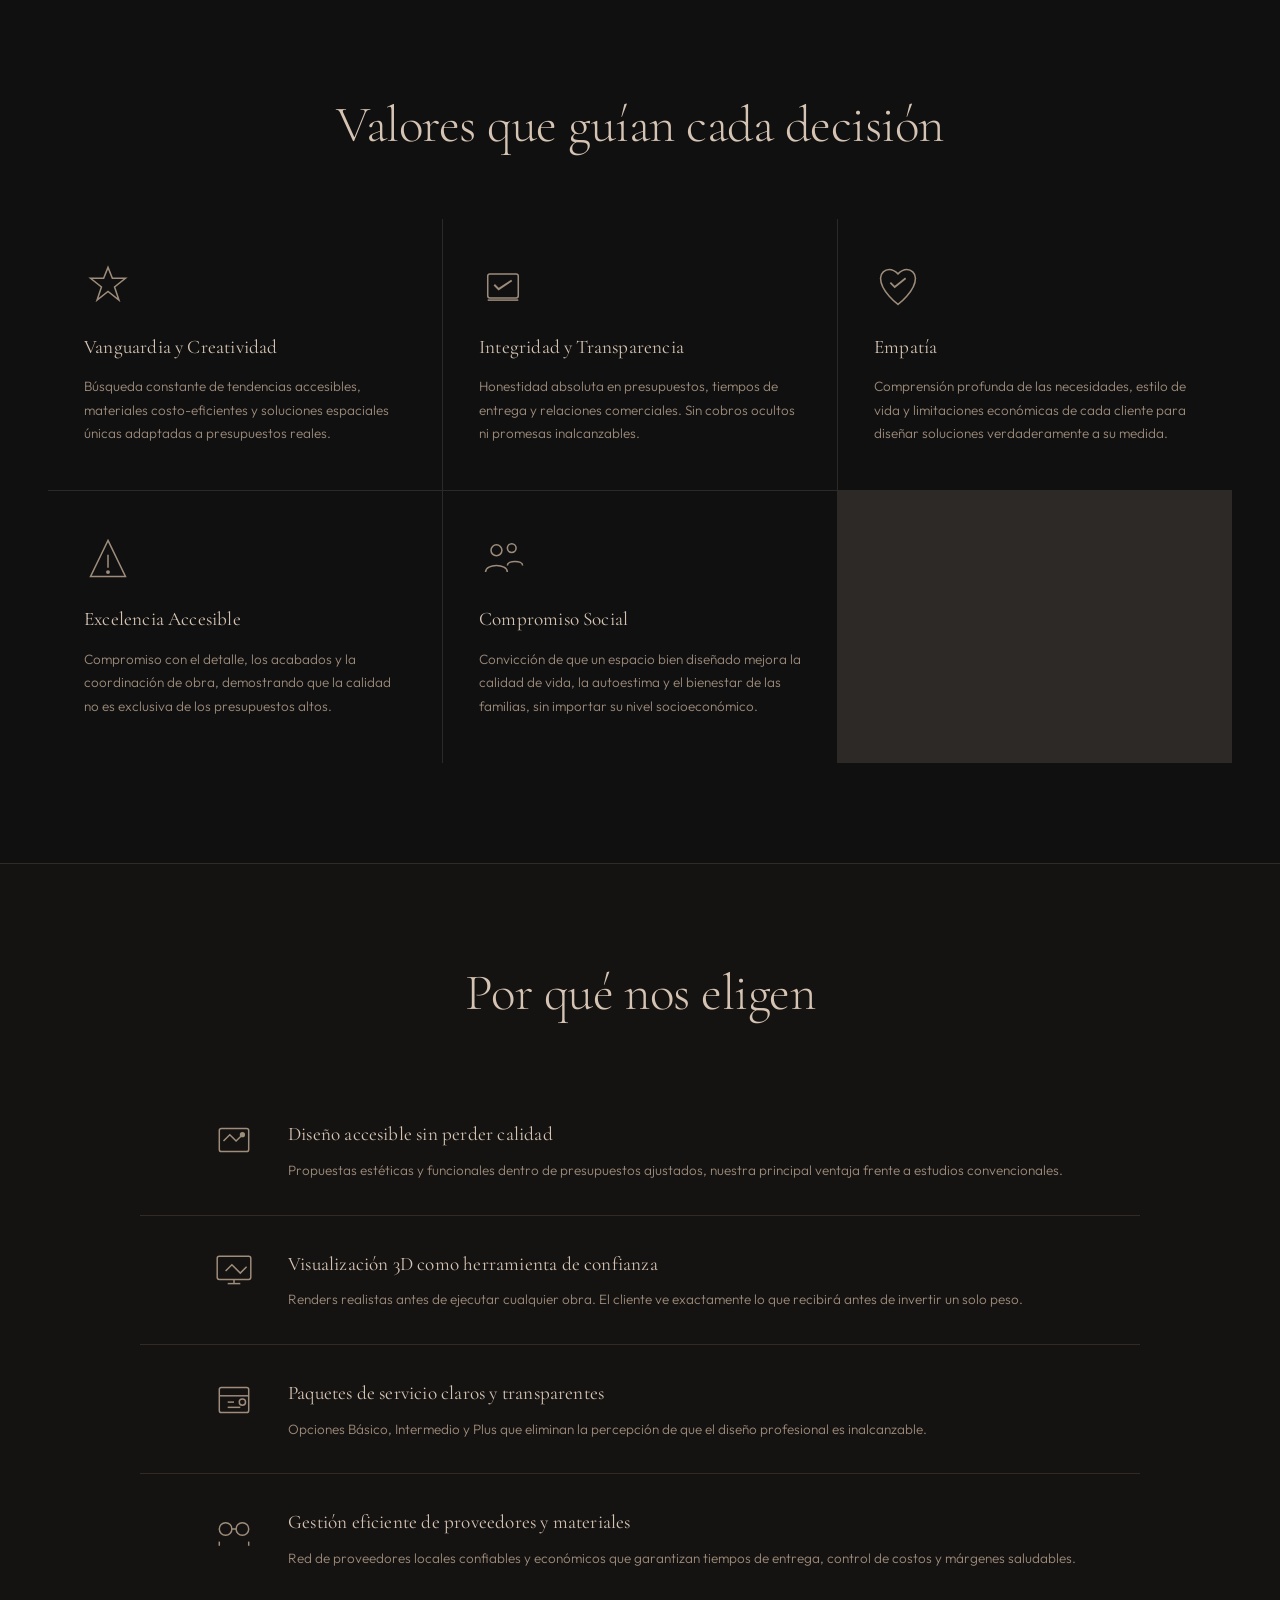
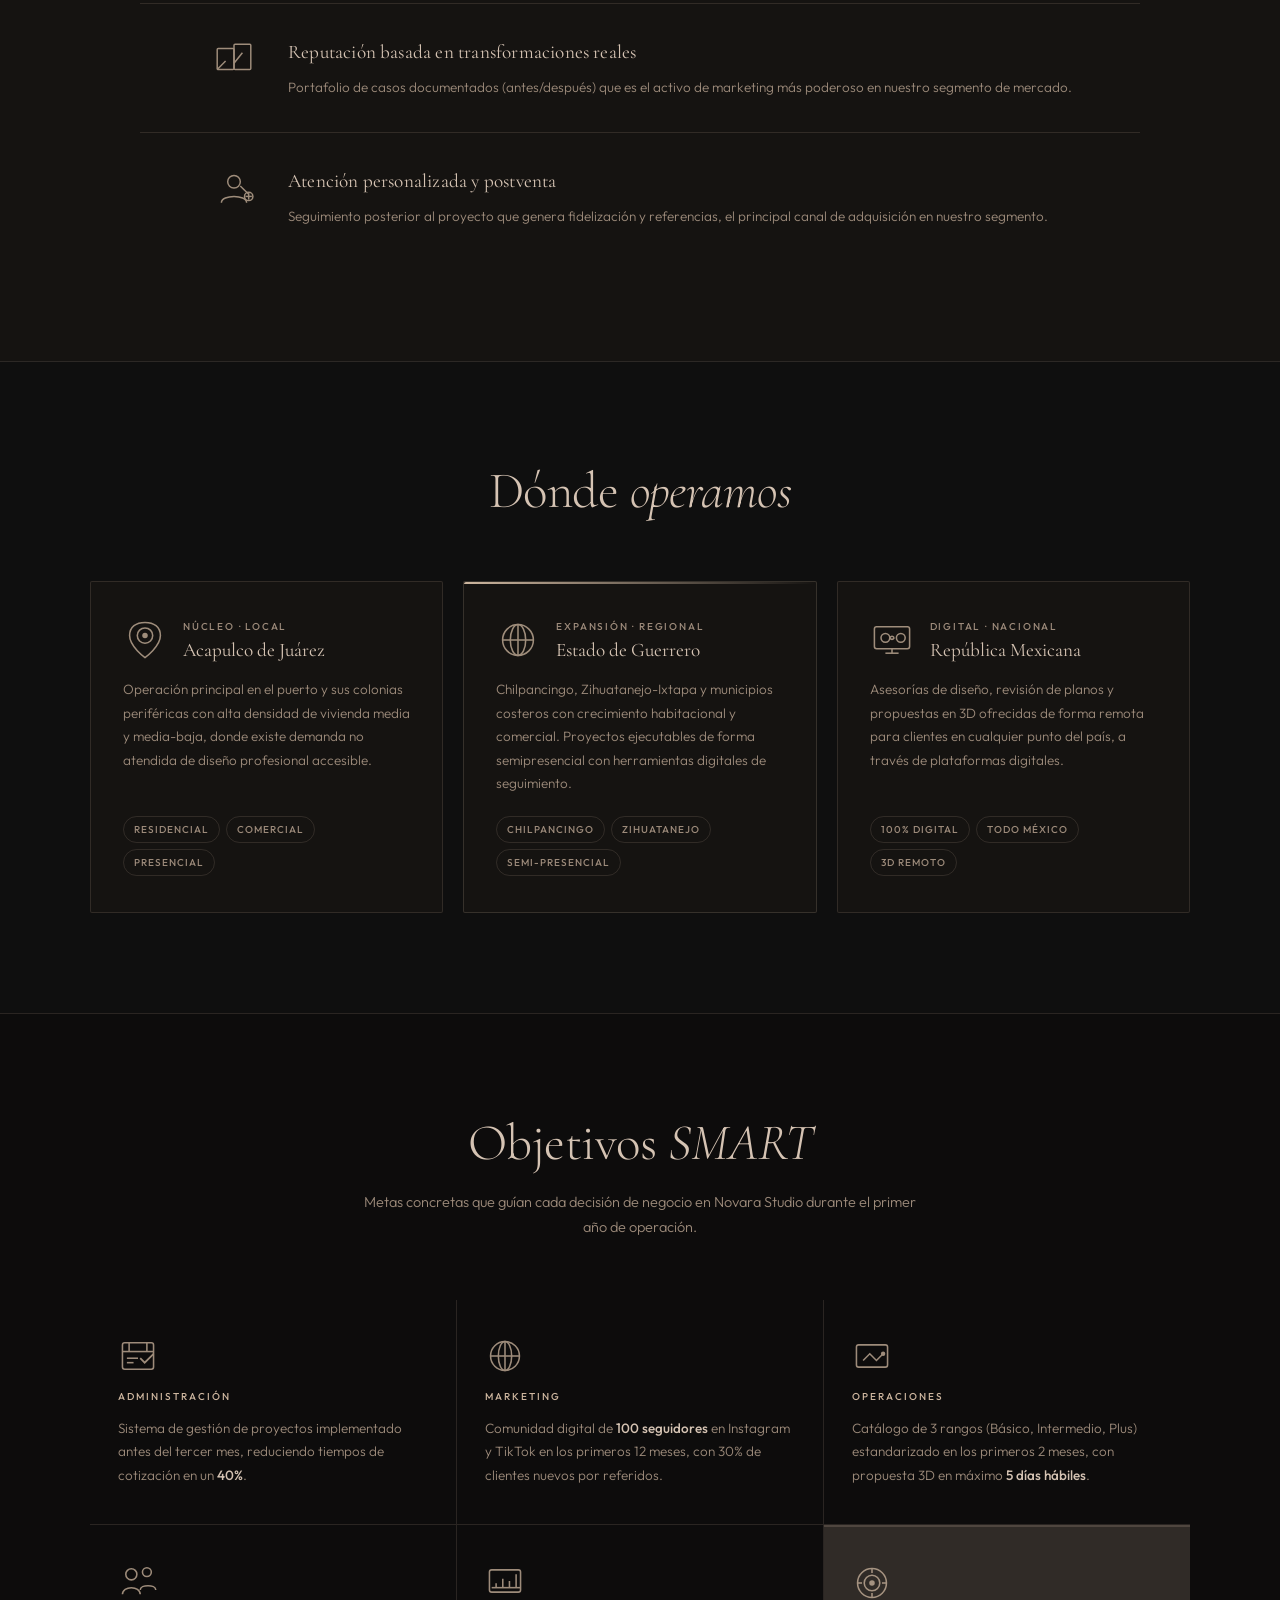
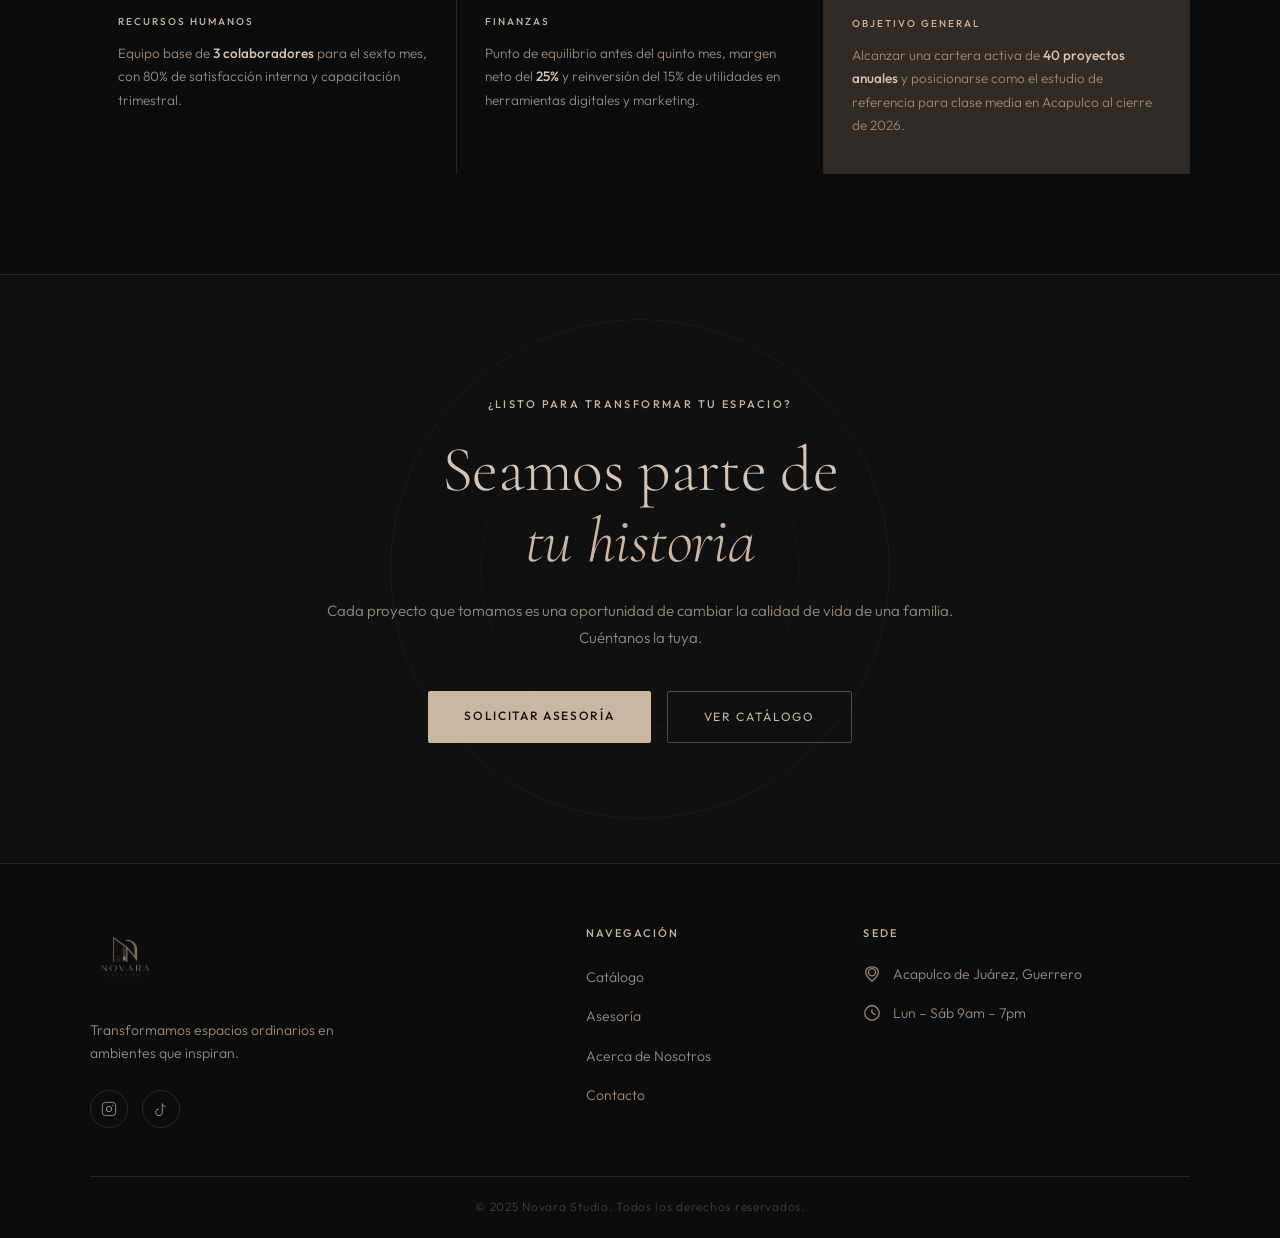
==== commit bc3920e6: "Cambios de diseño" ====
--- a/acerca-de-nosotros.html
+++ b/acerca-de-nosotros.html
@@ -27,8 +27,7 @@
   <header class="acerca-hero">
     <div class="acerca-hero-bg"></div>
     <div class="acerca-hero-content">
-      <span class="section-tag">Quiénes somos</span>
-      <h1 class="acerca-hero-title">El estudio detrás<br/>de cada <em>transformación</em></h1>
+      <h1 class="acerca-hero-title">El estudio detrás de cada transformación</h1>
       <p class="acerca-hero-sub">Somos un equipo de diseñadores comprometidos con democratizar el buen diseño en México, un espacio a la vez.</p>
     </div>
     <div class="acerca-hero-line"></div>
@@ -46,8 +45,7 @@
         <div class="id-tag-float id-tag-3"><svg viewBox="0 0 16 16" fill="none" stroke="currentColor" stroke-width="1.5"><circle cx="8" cy="6" r="3"/><path d="M2 14 C2 10 14 10 14 14"/></svg>Acapulco, Guerrero</div>
       </div>
       <div class="identidad-texto">
-        <span class="section-tag">Nuestra historia</span>
-        <h2 class="identidad-title">Nació de una <em>convicción</em></h2>
+        <h2 class="identidad-title">Nació de una convicción</h2>
         <p>Novara Studio surge de la certeza de que el diseño profesional de interiores y exteriores no debería ser exclusivo de quienes tienen presupuestos altos. Demasiadas familias mexicanas viven en espacios que no los inspiran, no porque no lo merezcan, sino porque nunca tuvieron acceso a un servicio honesto, accesible y de calidad.</p>
         <p>Nos establecimos en Acapulco de Juárez con un propósito claro: transformar espacios ordinarios en ambientes que reflejen la identidad y el esfuerzo de quienes los habitan, gestionando cada peso del presupuesto con transparencia y responsabilidad.</p>
         <p>Hoy operamos en tres niveles —local, regional y digital— llevando el buen diseño a más familias y negocios de clase media en toda la República.</p>
@@ -74,7 +72,7 @@
 
   <section class="valores-acerca-section">
     <div class="valores-acerca-inner">
-      <div class="section-header"><span class="section-tag">Lo que nos define</span><h2 class="section-title">Valores que guían<br/>cada <em>decisión</em></h2></div>
+      <div class="section-header"><h2 class="section-title">Valores que guían cada decisión</h2></div>
       <div class="valores-acerca-grid">
         <div class="va-card"><div class="va-icon"><svg viewBox="0 0 44 44" fill="none" stroke="currentColor" stroke-width="1.4"><path d="M22 4 L26 14 L38 14 L28 22 L32 34 L22 26 L12 34 L16 22 L6 14 L18 14 Z"/></svg></div><h3>Vanguardia y Creatividad</h3><p>Búsqueda constante de tendencias accesibles, materiales costo-eficientes y soluciones espaciales únicas adaptadas a presupuestos reales.</p></div>
         <div class="va-card"><div class="va-icon"><svg viewBox="0 0 44 44" fill="none" stroke="currentColor" stroke-width="1.4"><rect x="8" y="10" width="28" height="22" rx="2"/><polyline points="14 20 18 24 30 16" stroke-width="1.8"/><line x1="8" y1="34" x2="36" y2="34"/></svg></div><h3>Integridad y Transparencia</h3><p>Honestidad absoluta en presupuestos, tiempos de entrega y relaciones comerciales. Sin cobros ocultos ni promesas inalcanzables.</p></div>
@@ -87,7 +85,7 @@
 
   <section class="factores-section">
     <div class="factores-inner">
-      <div class="factores-header"><span class="section-tag">Ventajas competitivas</span><h2 class="section-title">Por qué nos <em>eligen</em></h2></div>
+      <div class="factores-header"><h2 class="section-title">Por qué nos eligen</h2></div>
       <div class="factores-list">
         <div class="factor-item"><div class="factor-num"></div><div class="factor-icon"><svg viewBox="0 0 40 40" fill="none" stroke="currentColor" stroke-width="1.4"><rect x="6" y="8" width="28" height="22" rx="2"/><path d="M10 20 L16 14 L22 20 L28 14"/><circle cx="28" cy="14" r="2.5" fill="currentColor" stroke="none"/></svg></div><div class="factor-body"><h3>Diseño accesible sin perder calidad</h3><p>Propuestas estéticas y funcionales dentro de presupuestos ajustados, nuestra principal ventaja frente a estudios convencionales.</p></div></div>
         <div class="factor-item"><div class="factor-num"></div><div class="factor-icon"><svg viewBox="0 0 40 40" fill="none" stroke="currentColor" stroke-width="1.4"><rect x="4" y="6" width="32" height="22" rx="2"/><path d="M12 20 L18 14 L26 22 L32 16"/><line x1="14" y1="32" x2="26" y2="32"/><line x1="20" y1="28" x2="20" y2="32"/></svg></div><div class="factor-body"><h3>Visualización 3D como herramienta de confianza</h3><p>Renders realistas antes de ejecutar cualquier obra. El cliente ve exactamente lo que recibirá antes de invertir un solo peso.</p></div></div>
@@ -101,7 +99,7 @@
 
   <section class="alcance-acerca-section">
     <div class="alcance-acerca-inner">
-      <div class="section-header"><span class="section-tag">Presencia</span><h2 class="section-title">Dónde <em>operamos</em></h2></div>
+      <div class="section-header"><h2 class="section-title">Dónde <em>operamos</em></h2></div>
       <div class="alcance-acerca-grid">
         <div class="alc-card">
           <div class="alc-header"><div class="alc-icon"><svg viewBox="0 0 40 40" fill="none" stroke="currentColor" stroke-width="1.4"><circle cx="20" cy="16" r="7"/><path d="M20 36 C20 36 6 26 6 16 C6 8 12 4 20 4 C28 4 34 8 34 16 C34 26 20 36 20 36Z"/><circle cx="20" cy="16" r="2.5" fill="currentColor" stroke="none"/></svg></div><div><span class="alc-level">Núcleo · Local</span><h3>Acapulco de Juárez</h3></div></div>
@@ -124,7 +122,7 @@
 
   <section class="objetivos-section">
     <div class="objetivos-inner">
-      <div class="section-header"><span class="section-tag">Metas 2026</span><h2 class="section-title">Objetivos <em>SMART</em></h2><p class="obj-intro">Metas concretas que guían cada decisión de negocio en Novara Studio durante el primer año de operación.</p></div>
+      <div class="section-header"><h2 class="section-title">Objetivos <em>SMART</em></h2><p class="obj-intro">Metas concretas que guían cada decisión de negocio en Novara Studio durante el primer año de operación.</p></div>
       <div class="objetivos-grid">
         <div class="obj-card"><div class="obj-icon"><svg viewBox="0 0 36 36" fill="none" stroke="currentColor" stroke-width="1.4"><rect x="4" y="6" width="28" height="24" rx="2"/><line x1="4" y1="14" x2="32" y2="14"/><line x1="10" y1="6" x2="10" y2="14"/><line x1="26" y1="6" x2="26" y2="14"/><line x1="8" y1="20" x2="18" y2="20"/><line x1="8" y1="24" x2="14" y2="24"/><polyline points="20 20 24 24 32 16" stroke-width="1.6"/></svg></div><span class="obj-area">Administración</span><p>Sistema de gestión de proyectos implementado antes del tercer mes, reduciendo tiempos de cotización en un <strong>40%</strong>.</p></div>
         <div class="obj-card"><div class="obj-icon"><svg viewBox="0 0 36 36" fill="none" stroke="currentColor" stroke-width="1.4"><circle cx="18" cy="18" r="13"/><line x1="18" y1="5" x2="18" y2="31"/><line x1="5" y1="18" x2="31" y2="18"/><ellipse cx="18" cy="18" rx="6" ry="13"/></svg></div><span class="obj-area">Marketing</span><p>Comunidad digital de <strong>100 seguidores</strong> en Instagram y TikTok en los primeros 12 meses, con 30% de clientes nuevos por referidos.</p></div>
